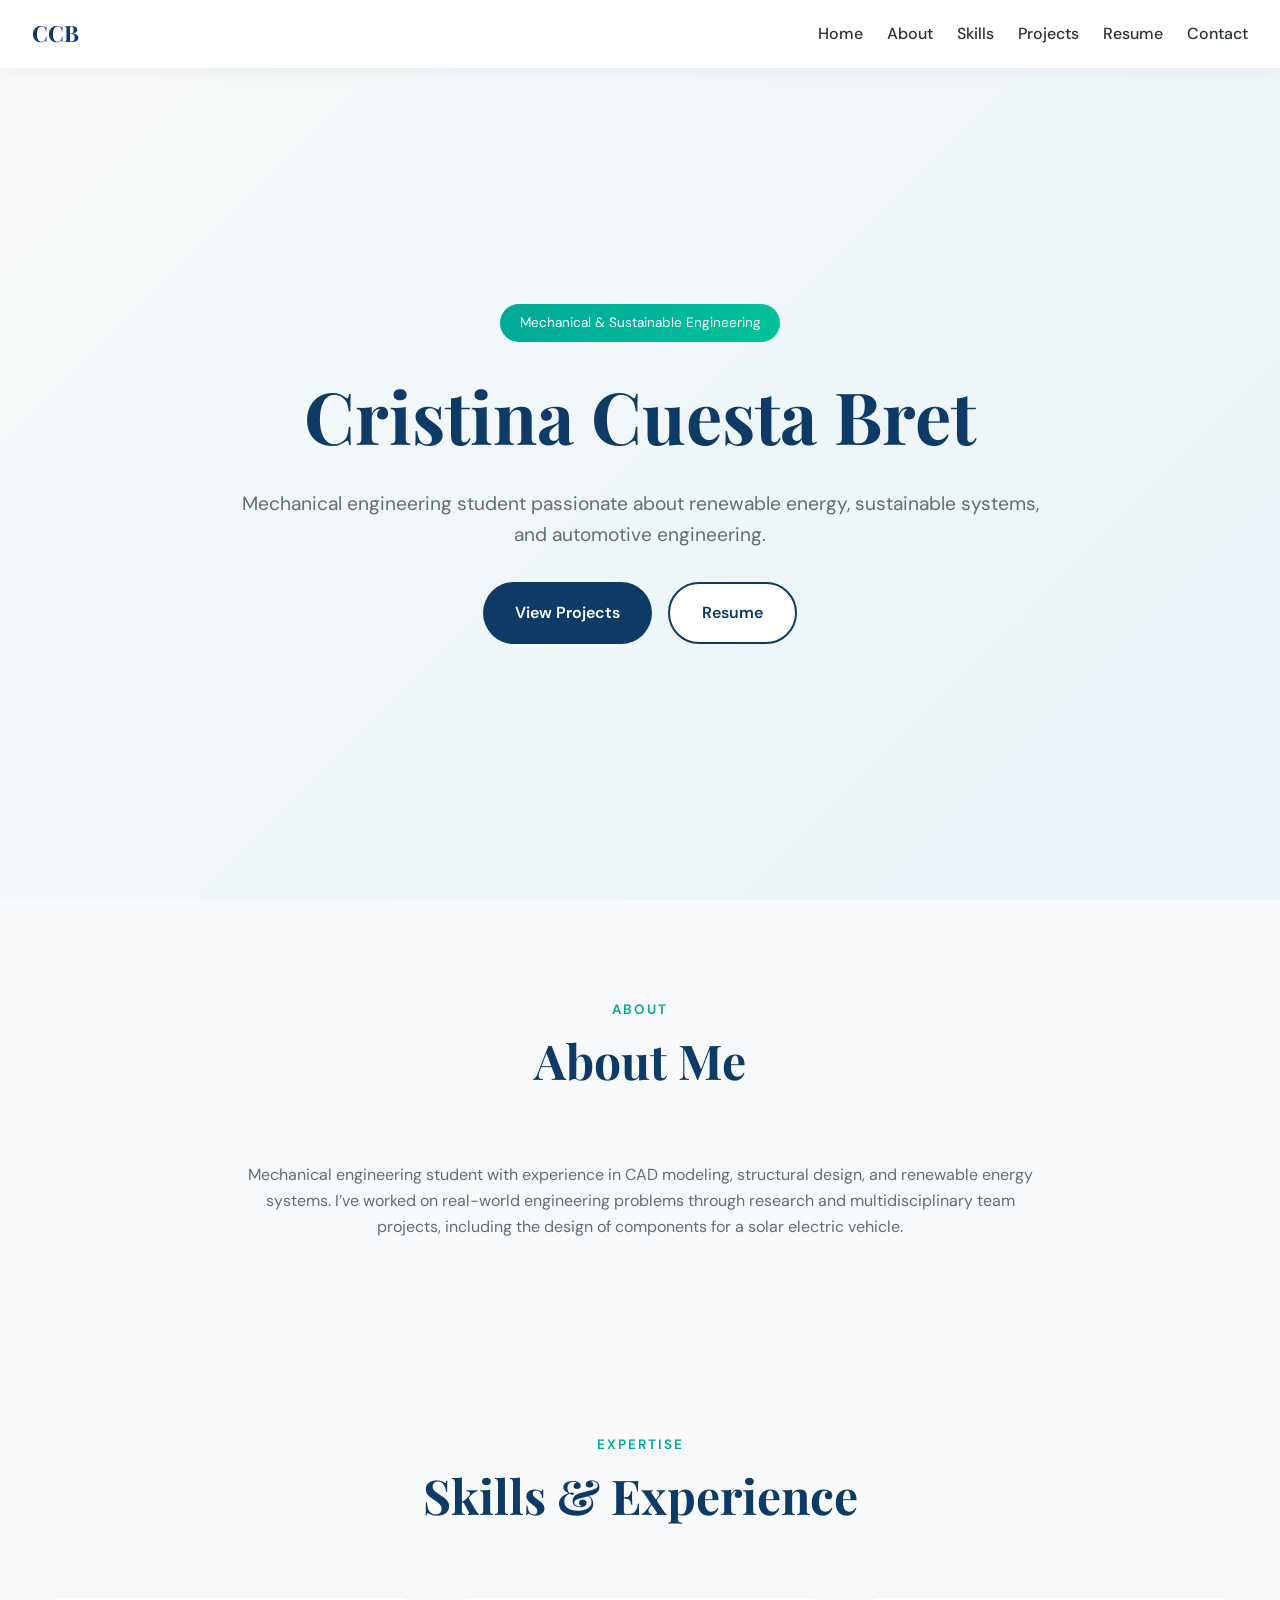
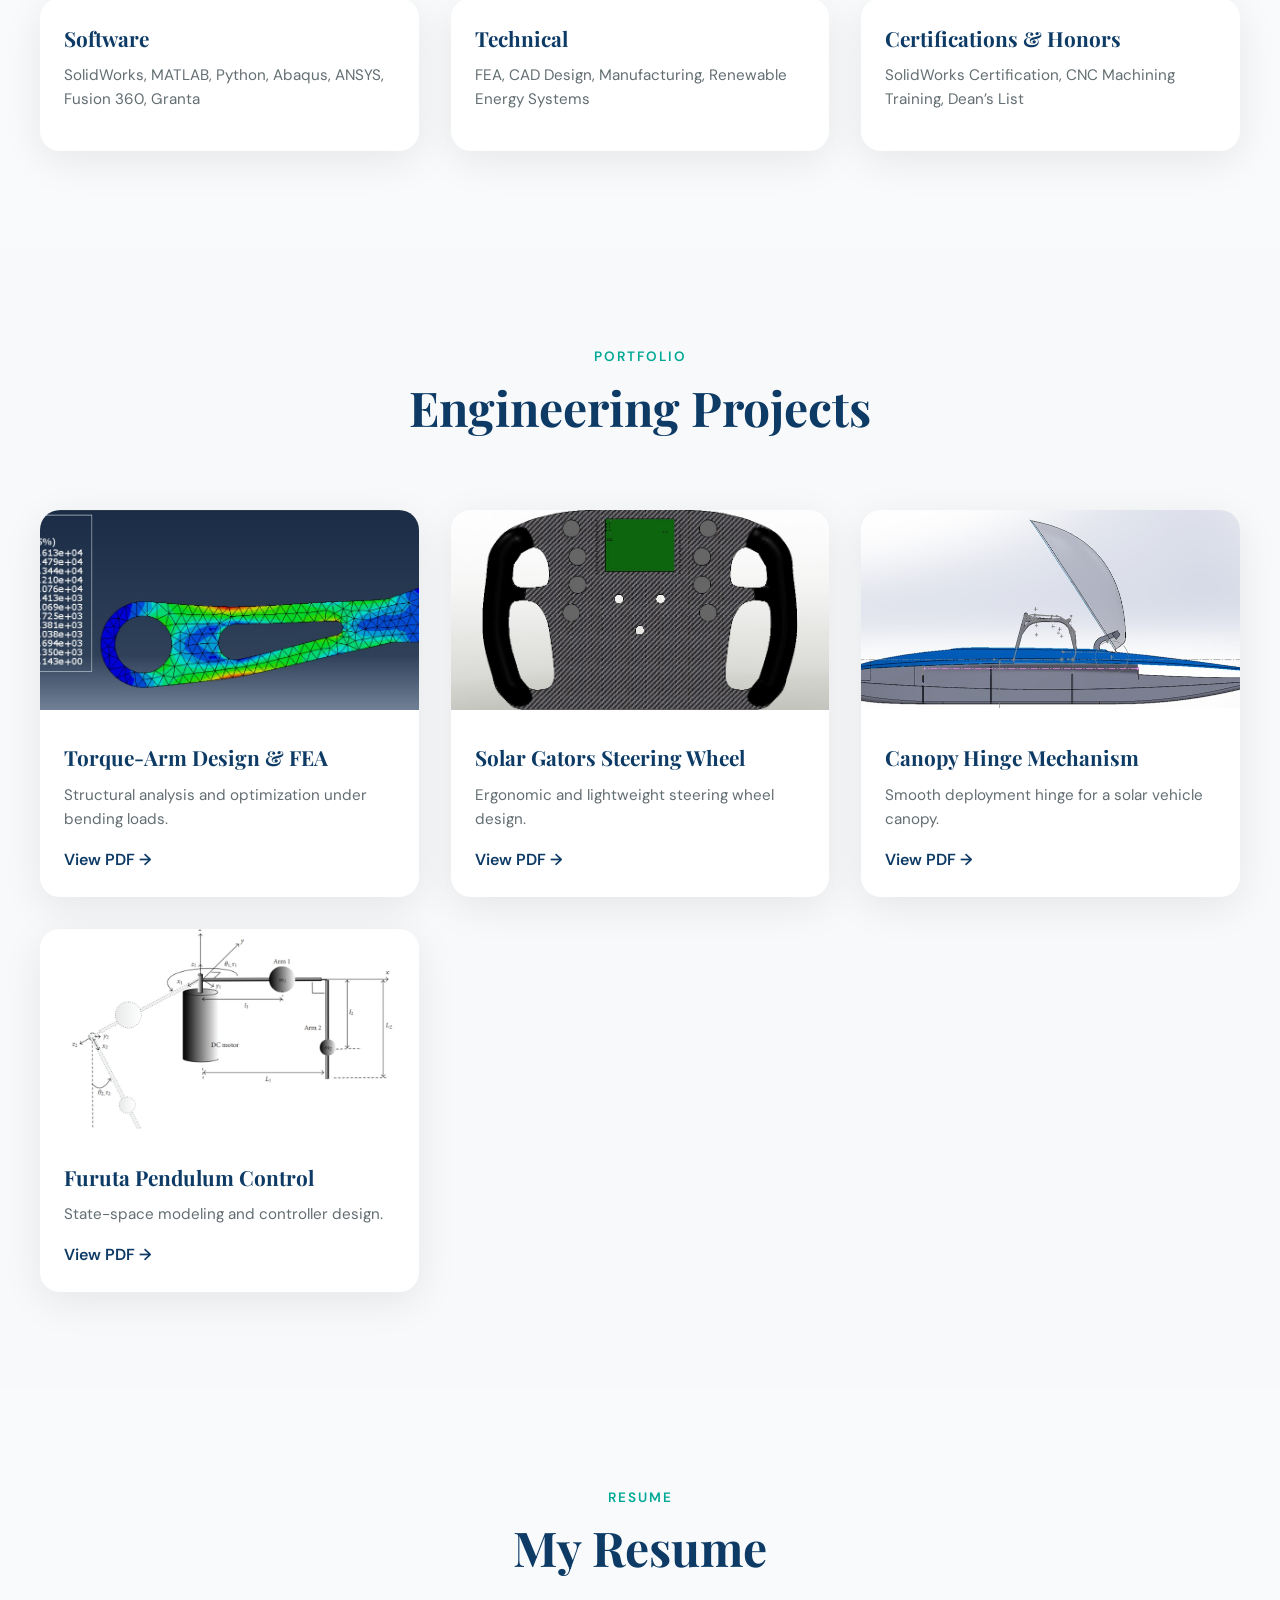
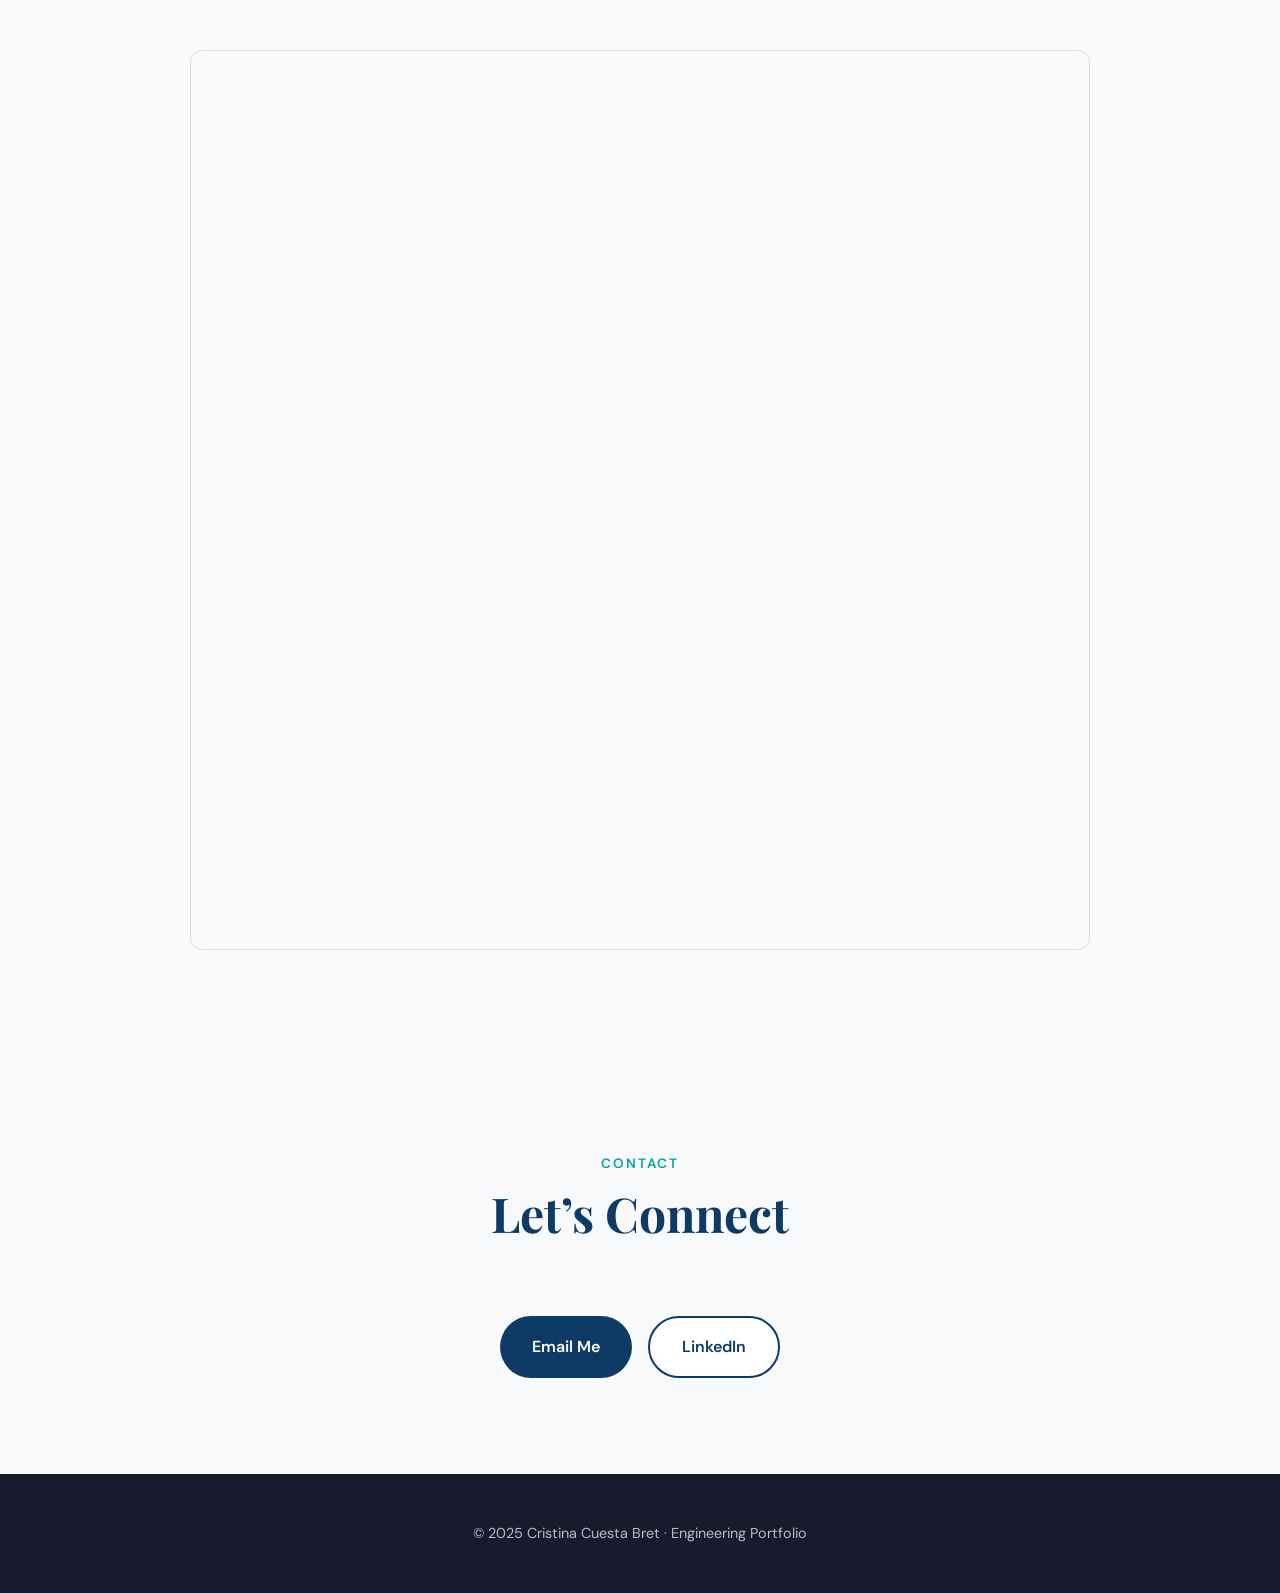
==== index.html @ db918367 "Update index.html" ====
<!DOCTYPE html>
<html lang="en">
<head>
  <meta charset="UTF-8">
  <meta name="viewport" content="width=device-width, initial-scale=1.0">
  <title>Cristina Cuesta Bret | Mechanical Engineer</title>

  <!-- Fonts -->
  <link href="https://fonts.googleapis.com/css2?family=DM+Sans:wght@400;500;700&family=Playfair+Display:wght@600;700&display=swap" rel="stylesheet">

  <style>
    :root {
      --primary: #0d3b66;
      --accent: #00a896;
      --accent-light: #02c39a;
      --dark: #1a1a2e;
      --light: #f8f9fa;
      --card-bg: #ffffff;
      --text: #2d3436;
      --text-muted: #636e72;
    }

    * {
      margin: 0;
      padding: 0;
      box-sizing: border-box;
    }

    html {
      scroll-behavior: smooth;
    }

    body {
      font-family: 'DM Sans', sans-serif;
      background: var(--light);
      color: var(--text);
      line-height: 1.6;
    }

    /* NAV */
    nav {
      position: fixed;
      top: 0;
      width: 100%;
      padding: 1rem 2rem;
      background: rgba(255,255,255,0.95);
      backdrop-filter: blur(10px);
      display: flex;
      justify-content: space-between;
      align-items: center;
      z-index: 1000;
      box-shadow: 0 2px 20px rgba(0,0,0,0.05);
    }

    .nav-logo {
      font-family: 'Playfair Display', serif;
      font-size: 1.4rem;
      font-weight: 700;
      color: var(--primary);
      text-decoration: none;
    }

    .nav-links {
      list-style: none;
      display: flex;
      gap: 1.5rem;
    }

    .nav-links a {
      text-decoration: none;
      color: var(--text);
      font-weight: 500;
      position: relative;
    }

    .nav-links a::after {
      content: '';
      position: absolute;
      bottom: -4px;
      left: 0;
      width: 0;
      height: 2px;
      background: linear-gradient(90deg, var(--accent), var(--accent-light));
      transition: width 0.3s ease;
    }

    .nav-links a:hover::after {
      width: 100%;
    }

    /* HERO */
    #home {
      min-height: 100vh;
      display: flex;
      align-items: center;
      justify-content: center;
      padding: 7rem 2rem 4rem;
      background: linear-gradient(135deg, #f8f9fa, #e8f4f8);
      text-align: center;
    }

    .hero-content {
      max-width: 800px;
      animation: fadeInUp 1s ease;
    }

    @keyframes fadeInUp {
      from { opacity: 0; transform: translateY(40px); }
      to { opacity: 1; transform: translateY(0); }
    }

    .hero-badge {
      display: inline-block;
      background: linear-gradient(135deg, var(--accent), var(--accent-light));
      color: white;
      padding: 0.5rem 1.2rem;
      border-radius: 999px;
      font-size: 0.85rem;
      margin-bottom: 1rem;
    }

    .hero-title {
      font-family: 'Playfair Display', serif;
      font-size: clamp(2.5rem, 6vw, 4.5rem);
      color: var(--primary);
      margin-bottom: 1rem;
    }

    .hero-subtitle {
      font-size: 1.2rem;
      color: var(--text-muted);
      margin-bottom: 2rem;
    }

    .hero-cta {
      display: flex;
      gap: 1rem;
      justify-content: center;
      flex-wrap: wrap;
    }

    .btn {
      padding: 1rem 2rem;
      border-radius: 999px;
      text-decoration: none;
      font-weight: 600;
      transition: all 0.3s ease;
      display: inline-flex;
      align-items: center;
      justify-content: center;
    }

    .btn-primary {
      background: var(--primary);
      color: white;
    }

    .btn-secondary {
      border: 2px solid var(--primary);
      color: var(--primary);
      background: white;
    }

    .btn-primary:hover,
    .btn-secondary:hover {
      transform: translateY(-3px);
    }

    /* SECTIONS */
    section {
      padding: 6rem 2rem;
    }

    .section-header {
      text-align: center;
      margin-bottom: 4rem;
    }

    .section-label {
      color: var(--accent);
      font-weight: 600;
      font-size: 0.85rem;
      letter-spacing: 2px;
      text-transform: uppercase;
    }

    .section-title {
      font-family: 'Playfair Display', serif;
      font-size: clamp(2rem, 4vw, 3rem);
      color: var(--primary);
    }

    /* PROJECTS */
    .projects-grid {
      display: grid;
      grid-template-columns: repeat(auto-fit, minmax(320px, 1fr));
      gap: 2rem;
      max-width: 1200px;
      margin: 0 auto;
    }

    .project-card {
      background: white;
      border-radius: 20px;
      overflow: hidden;
      box-shadow: 0 10px 40px rgba(0,0,0,0.08);
      transition: transform 0.4s ease;
    }

    .project-card:hover {
      transform: translateY(-8px);
    }

    .project-thumb img {
      width: 100%;
      height: 200px;
      object-fit: cover;
    }

    .project-content {
      padding: 1.5rem;
    }

    .project-title {
      font-family: 'Playfair Display', serif;
      font-size: 1.3rem;
      color: var(--primary);
      margin-bottom: 0.5rem;
    }

    .project-description {
      color: var(--text-muted);
      font-size: 0.95rem;
      margin-bottom: 1rem;
    }

    .project-link {
      color: var(--primary);
      font-weight: 600;
      text-decoration: none;
    }

    /* FOOTER */
    footer {
      background: var(--dark);
      color: white;
      text-align: center;
      padding: 3rem 2rem;
    }

    footer p {
      opacity: 0.7;
      font-size: 0.9rem;
    }

    @media (max-width: 768px) {
      .nav-links {
        gap: 1rem;
      }
    }
  </style>
</head>

<body>

<!-- NAV -->
<nav>
  <a href="#home" class="nav-logo">CCB</a>
  <ul class="nav-links">
    <li><a href="#home">Home</a></li>
    <li><a href="#about">About</a></li>
    <li><a href="#skills">Skills</a></li>
    <li><a href="#projects">Projects</a></li>
    <li><a href="#resume">Resume</a></li>
    <li><a href="#contact">Contact</a></li>
  </ul>
</nav>

<!-- HERO -->
<section id="home">
  <div class="hero-content">
    <span class="hero-badge">Mechanical & Sustainable Engineering</span>
    <h1 class="hero-title">Cristina Cuesta Bret</h1>
    <p class="hero-subtitle">
      Mechanical engineering student passionate about renewable energy,
      sustainable systems, and automotive engineering.
    </p>
    <div class="hero-cta">
      <a href="#projects" class="btn btn-primary">View Projects</a>
      <a href="Cristina_CuestaBret_Resume.pdf" target="_blank" class="btn btn-secondary">Resume</a>
    </div>
  </div>
</section>

<!-- ABOUT -->
<section id="about">
  <div class="section-header">
    <span class="section-label">About</span>
    <h2 class="section-title">About Me</h2>
  </div>
  <p style="max-width:800px;margin:0 auto;text-align:center;color:var(--text-muted)">
    Mechanical engineering student with experience in CAD modeling, structural
    design, and renewable energy systems. I’ve worked on real-world engineering
    problems through research and multidisciplinary team projects, including
    the design of components for a solar electric vehicle.
  </p>
</section>

<!-- SKILLS -->
<section id="skills" style="background:#f8fafc">
  <div class="section-header">
    <span class="section-label">Expertise</span>
    <h2 class="section-title">Skills & Experience</h2>
  </div>

  <div class="projects-grid">
    <div class="project-card">
      <div class="project-content">
        <h3 class="project-title">Software</h3>
        <p class="project-description">SolidWorks, MATLAB, Python, Abaqus, ANSYS, Fusion 360, Granta</p>
      </div>
    </div>
    <div class="project-card">
      <div class="project-content">
        <h3 class="project-title">Technical</h3>
        <p class="project-description">FEA, CAD Design, Manufacturing, Renewable Energy Systems</p>
      </div>
    </div>
    <div class="project-card">
      <div class="project-content">
        <h3 class="project-title">Certifications & Honors</h3>
        <p class="project-description">SolidWorks Certification, CNC Machining Training, Dean’s List</p>
      </div>
    </div>
  </div>
</section>

<!-- PROJECTS -->
<section id="projects">
  <div class="section-header">
    <span class="section-label">Portfolio</span>
    <h2 class="section-title">Engineering Projects</h2>
  </div>

  <div class="projects-grid">

    <div class="project-card">
      <div class="project-thumb">
        <img src="torquearm.jpg" alt="Torque arm FEA">
      </div>
      <div class="project-content">
        <h3 class="project-title">Torque-Arm Design & FEA</h3>
        <p class="project-description">Structural analysis and optimization under bending loads.</p>
        <a href="eml4507-project-2.pdf" target="_blank" class="project-link">View PDF →</a>
      </div>
    </div>

    <div class="project-card">
      <div class="project-thumb">
        <img src="SteeringWheel.jpg" alt="Steering wheel design">
      </div>
      <div class="project-content">
        <h3 class="project-title">Solar Gators Steering Wheel</h3>
        <p class="project-description">Ergonomic and lightweight steering wheel design.</p>
        <a href="Steering Wheel Project.pdf" target="_blank" class="project-link">View PDF →</a>
      </div>
    </div>

    <div class="project-card">
      <div class="project-thumb">
        <img src="canopyhinge.jpg" alt="Canopy hinge mechanism">
      </div>
      <div class="project-content">
        <h3 class="project-title">Canopy Hinge Mechanism</h3>
        <p class="project-description">Smooth deployment hinge for a solar vehicle canopy.</p>
        <a href="Canopy Hinge.pdf" target="_blank" class="project-link">View PDF →</a>
      </div>
    </div>

    <div class="project-card">
      <div class="project-thumb">
        <img src="Controls.jpg" alt="Furuta pendulum control">
      </div>
      <div class="project-content">
        <h3 class="project-title">Furuta Pendulum Control</h3>
        <p class="project-description">State-space modeling and controller design.</p>
        <a href="Controls.pdf" target="_blank" class="project-link">View PDF →</a>
      </div>
    </div>

  </div>
</section>

<!-- RESUME -->
<section id="resume" style="background:#f8fafc">
  <div class="section-header">
    <span class="section-label">Resume</span>
    <h2 class="section-title">My Resume</h2>
  </div>

  <div style="max-width:900px;margin:0 auto">
    <iframe src="Cristina_CuestaBret_Resume.pdf" width="100%" height="900" style="border-radius:12px;border:1px solid #ddd"></iframe>
  </div>
</section>

<!-- CONTACT -->
<section id="contact">
  <div class="section-header">
    <span class="section-label">Contact</span>
    <h2 class="section-title">Let’s Connect</h2>
  </div>

  <div class="hero-cta">
    <a href="mailto:cristinacuestabret@gmail.com" class="btn btn-primary">Email Me</a>
    <a href="https://www.linkedin.com/in/cristinacuestabret/" target="_blank" class="btn btn-secondary">LinkedIn</a>
  </div>
</section>

<footer>
  <p>© 2025 Cristina Cuesta Bret · Engineering Portfolio</p>
</footer>

</body>
</html>
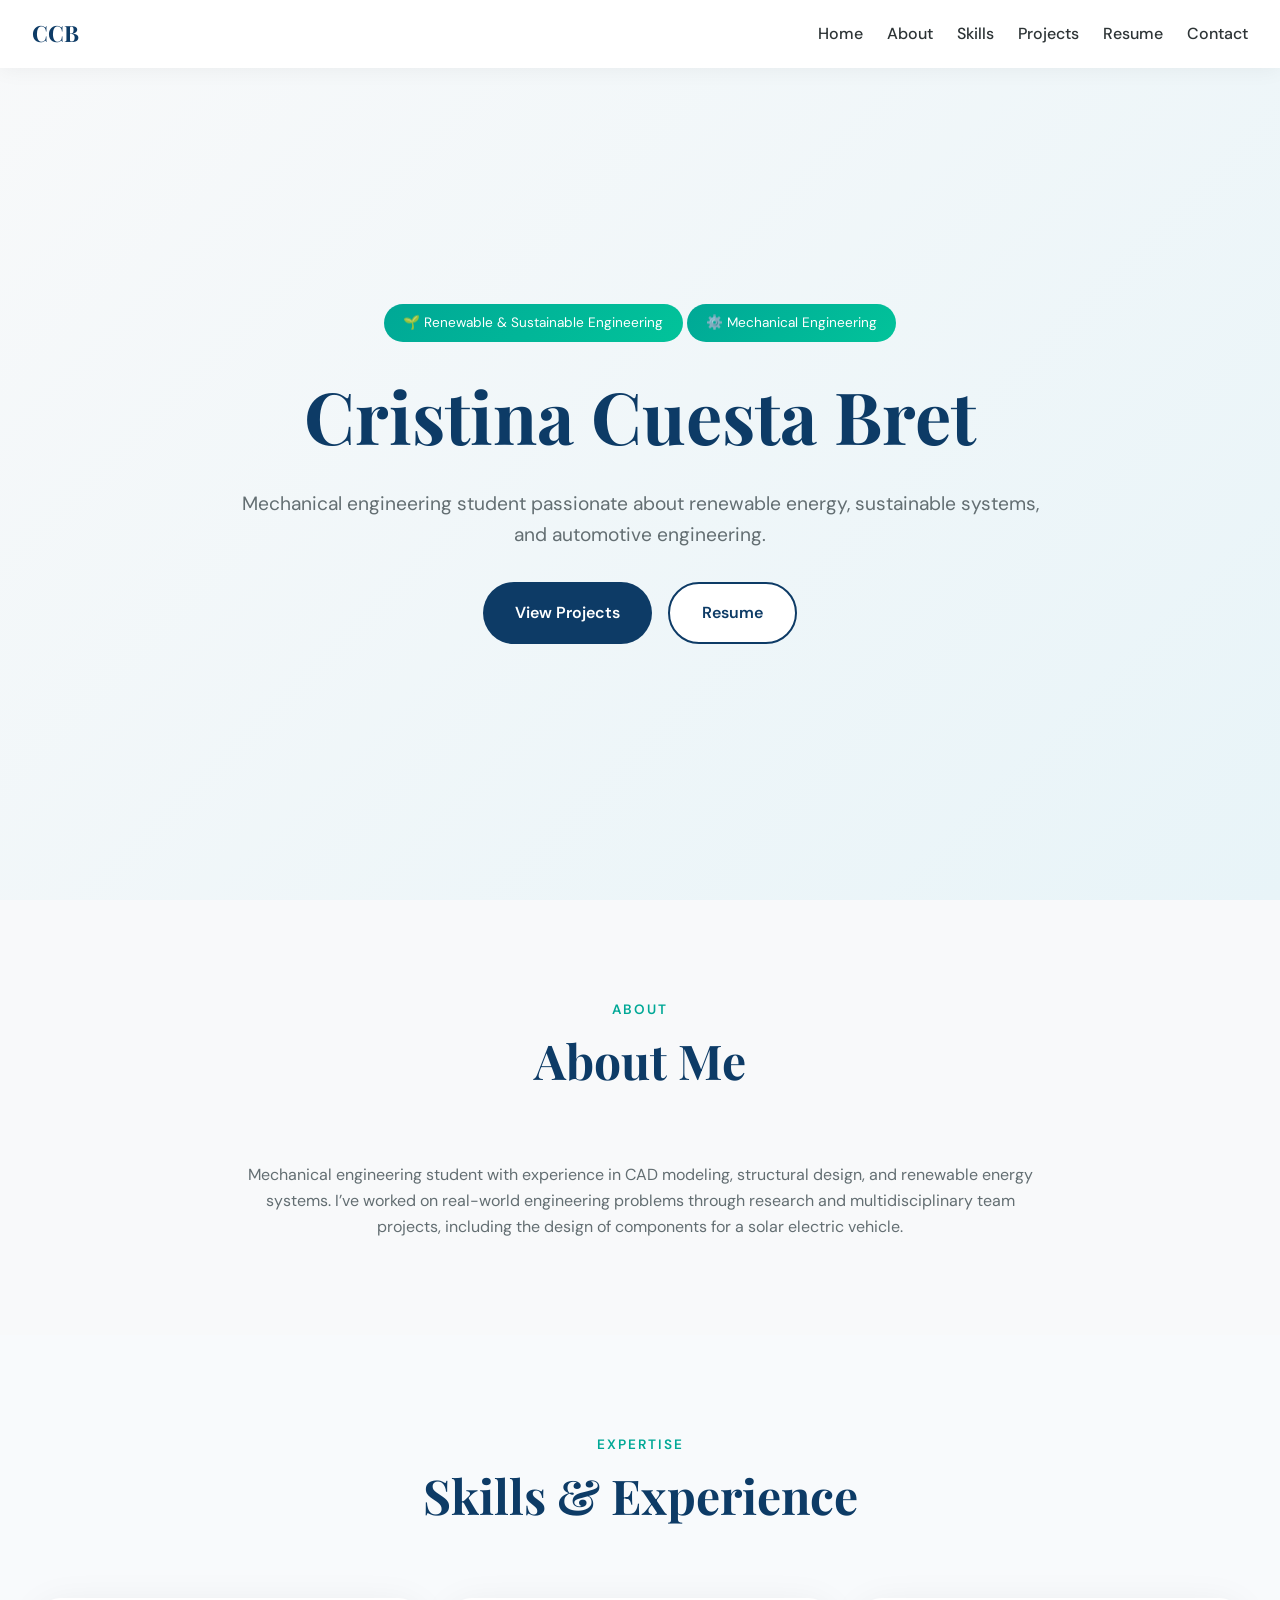
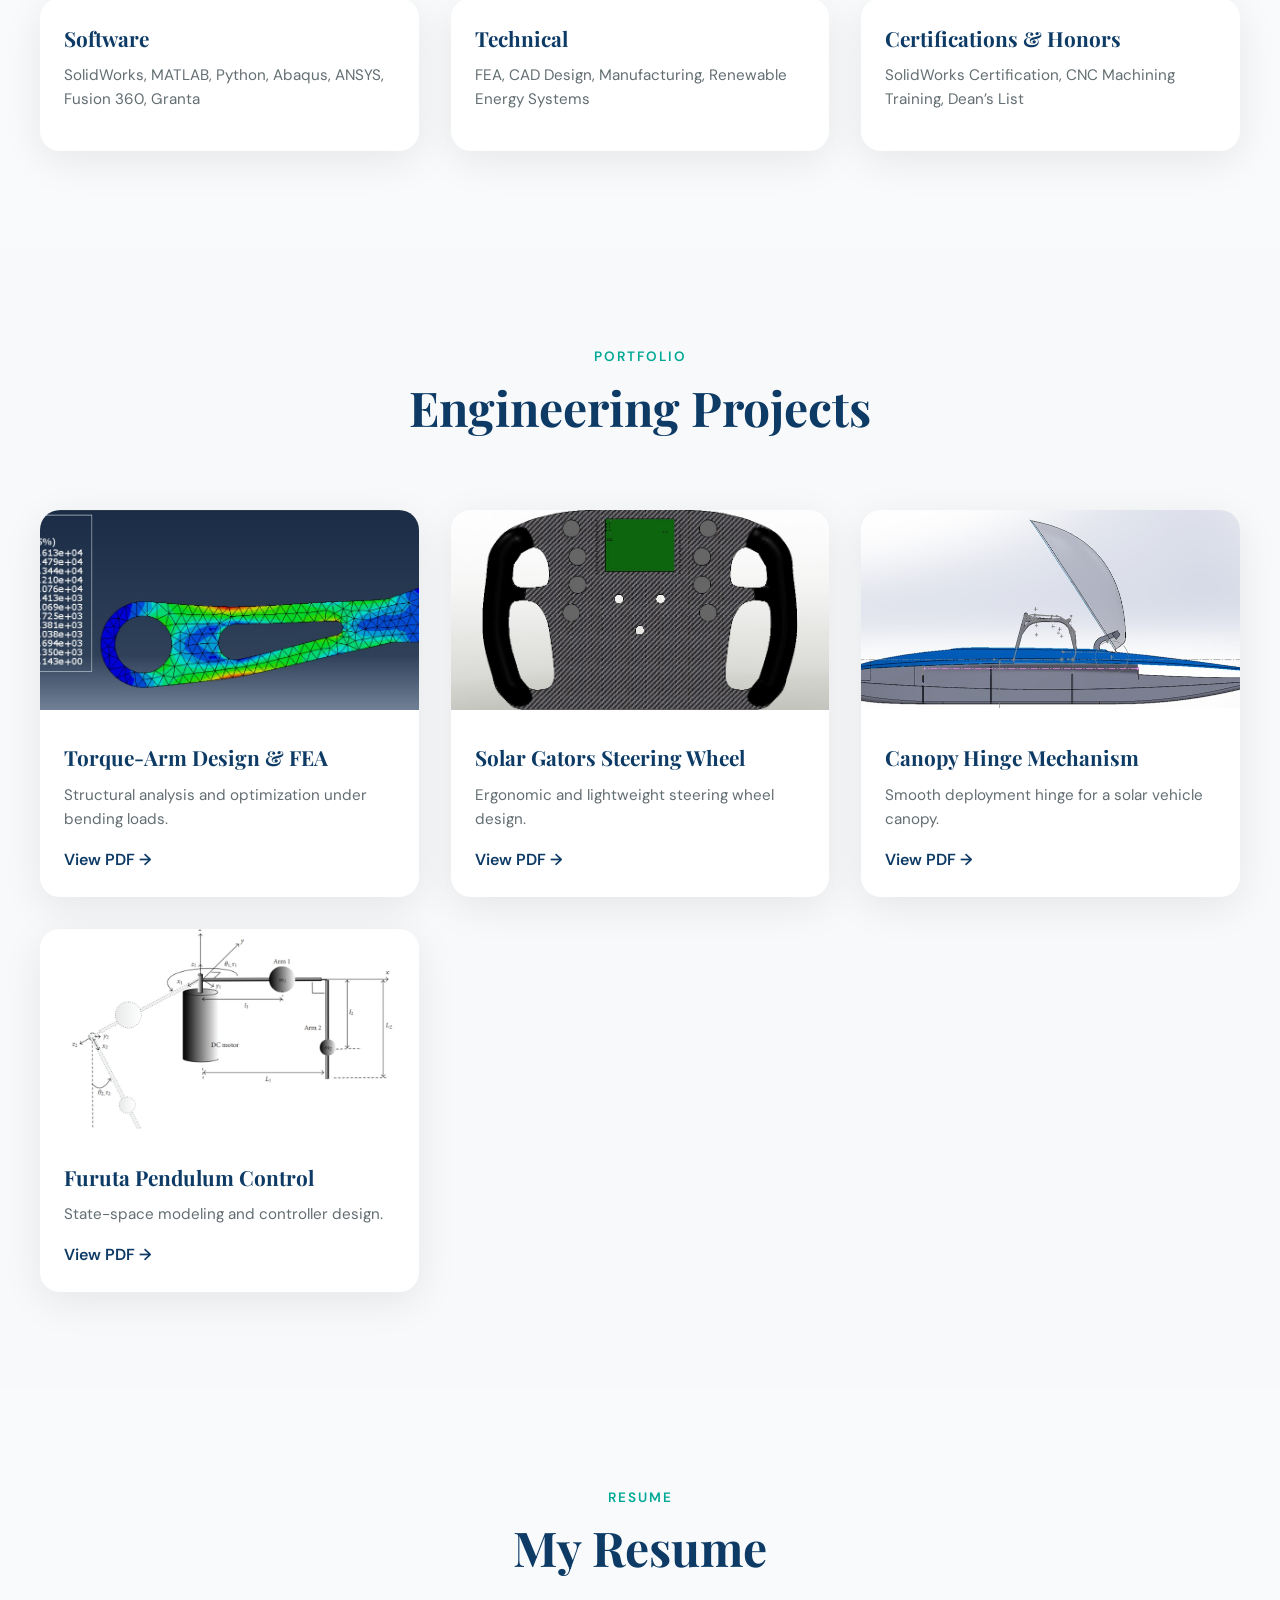
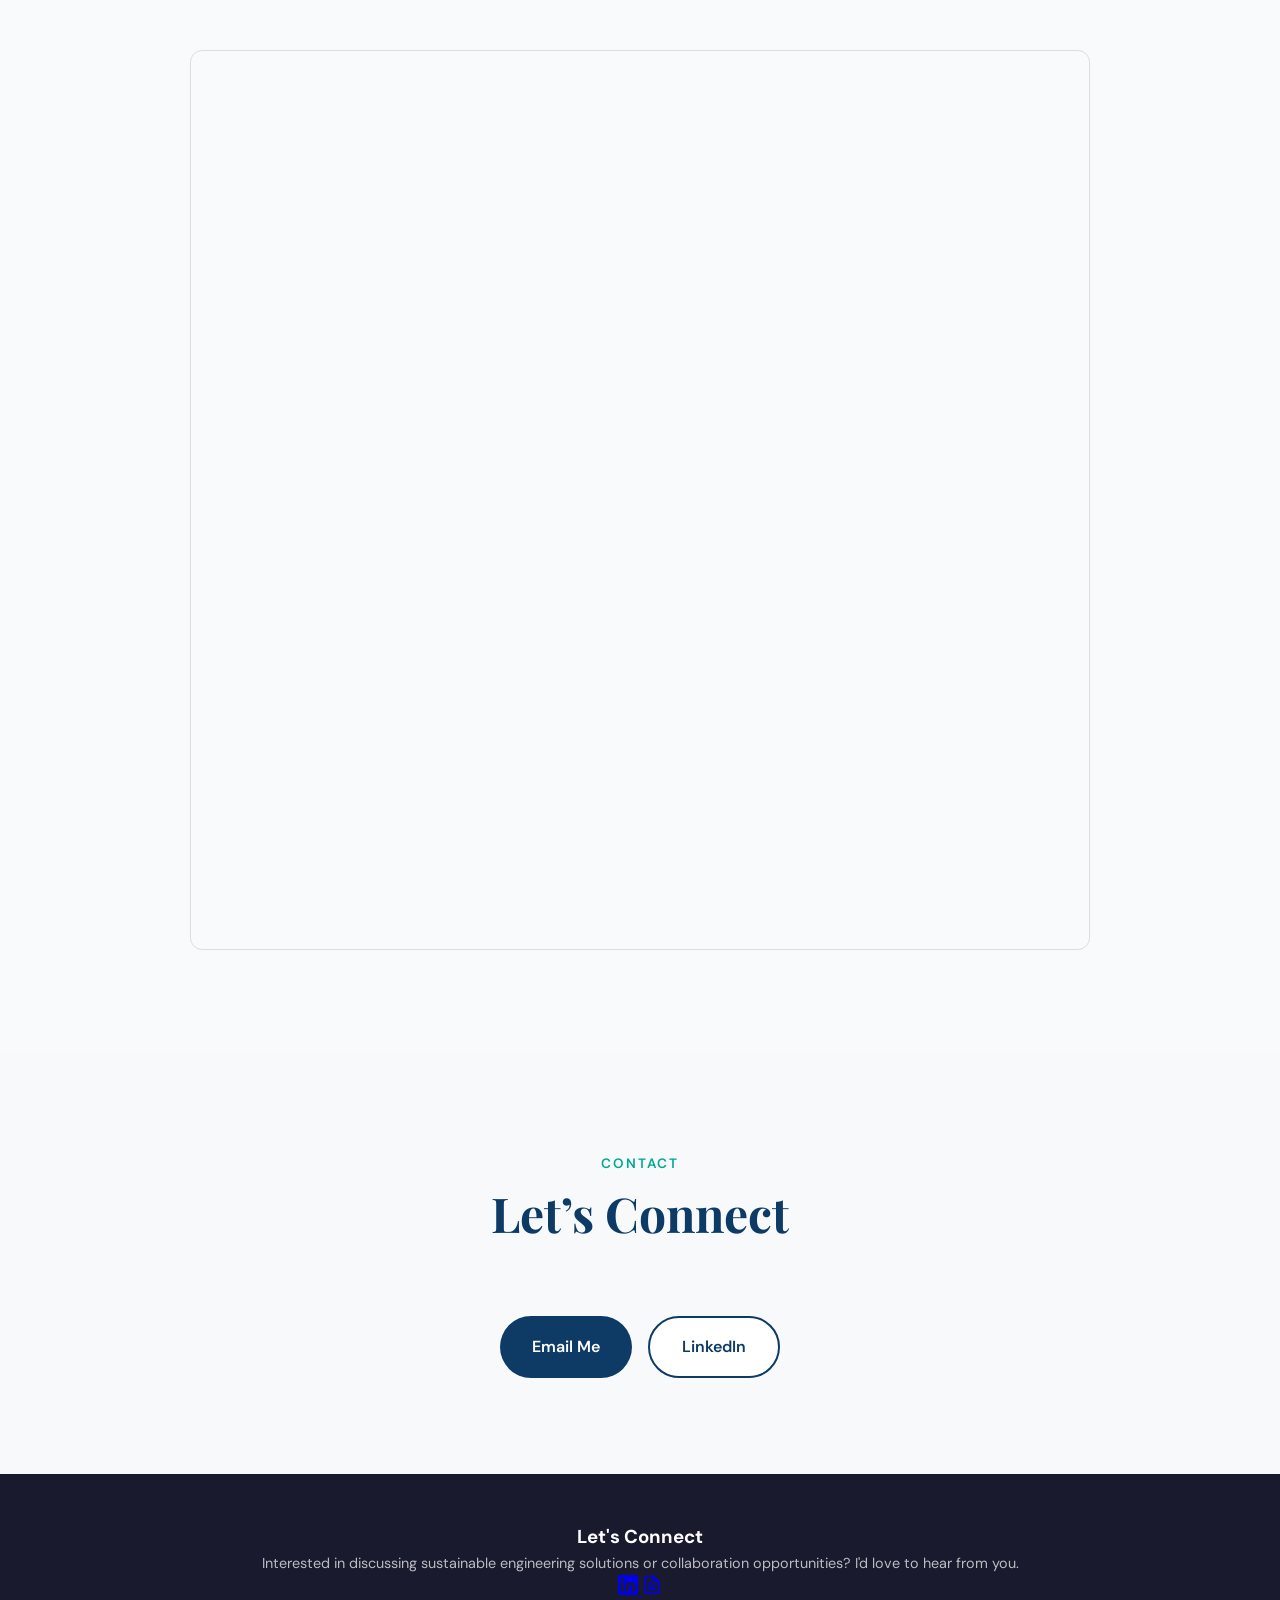
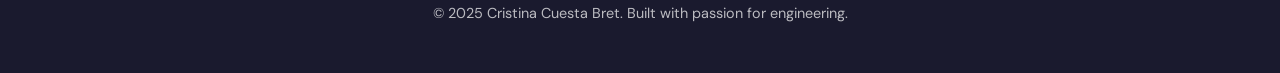
==== commit b44a8f3f: "Update index.html" ====
--- a/index.html
+++ b/index.html
@@ -279,7 +279,8 @@
 <!-- HERO -->
 <section id="home">
   <div class="hero-content">
-    <span class="hero-badge">Mechanical & Sustainable Engineering</span>
+    <span class="hero-badge">🌱 Renewable & Sustainable Engineering</span>
+    <span class="hero-badge">⚙️ Mechanical Engineering</span>
     <h1 class="hero-title">Cristina Cuesta Bret</h1>
     <p class="hero-subtitle">
       Mechanical engineering student passionate about renewable energy,
@@ -416,9 +417,23 @@
   </div>
 </section>
 
-<footer>
-  <p>© 2025 Cristina Cuesta Bret · Engineering Portfolio</p>
-</footer>
+ <footer>
+        <div class="footer-content">
+            <h3 class="footer-title">Let's Connect</h3>
+            <p class="footer-text">Interested in discussing sustainable engineering solutions or collaboration opportunities? I'd love to hear from you.</p>
+            <div class="footer-links">
+                <a href="https://www.linkedin.com/in/cristinacuestabret/" target="_blank" class="footer-link" title="LinkedIn">
+                    <svg xmlns="http://www.w3.org/2000/svg" width="20" height="20" viewBox="0 0 24 24" fill="currentColor"><path d="M20.447 20.452h-3.554v-5.569c0-1.328-.027-3.037-1.852-3.037-1.853 0-2.136 1.445-2.136 2.939v5.667H9.351V9h3.414v1.561h.046c.477-.9 1.637-1.85 3.37-1.85 3.601 0 4.267 2.37 4.267 5.455v6.286zM5.337 7.433c-1.144 0-2.063-.926-2.063-2.065 0-1.138.92-2.063 2.063-2.063 1.14 0 2.064.925 2.064 2.063 0 1.139-.925 2.065-2.064 2.065zm1.782 13.019H3.555V9h3.564v11.452zM22.225 0H1.771C.792 0 0 .774 0 1.729v20.542C0 23.227.792 24 1.771 24h20.451C23.2 24 24 23.227 24 22.271V1.729C24 .774 23.2 0 22.222 0h.003z"/></svg>
+                </a>
+                <a href="Cristina_CuestaBret_Resume.pdf" target="_blank" class="footer-link" title="Resume">
+                    <svg xmlns="http://www.w3.org/2000/svg" width="20" height="20" viewBox="0 0 24 24" fill="none" stroke="currentColor" stroke-width="2" stroke-linecap="round" stroke-linejoin="round"><path d="M14 2H6a2 2 0 0 0-2 2v16a2 2 0 0 0 2 2h12a2 2 0 0 0 2-2V8z"/><polyline points="14 2 14 8 20 8"/><line x1="16" y1="13" x2="8" y2="13"/><line x1="16" y1="17" x2="8" y2="17"/><polyline points="10 9 9 9 8 9"/></svg>
+                </a>
+            </div>
+            <div class="footer-divider"></div>
+            <p class="footer-copy">©️ 2025 Cristina Cuesta Bret. Built with passion for engineering.</p>
+        </div>
+    </footer>
+
 
 </body>
 </html>
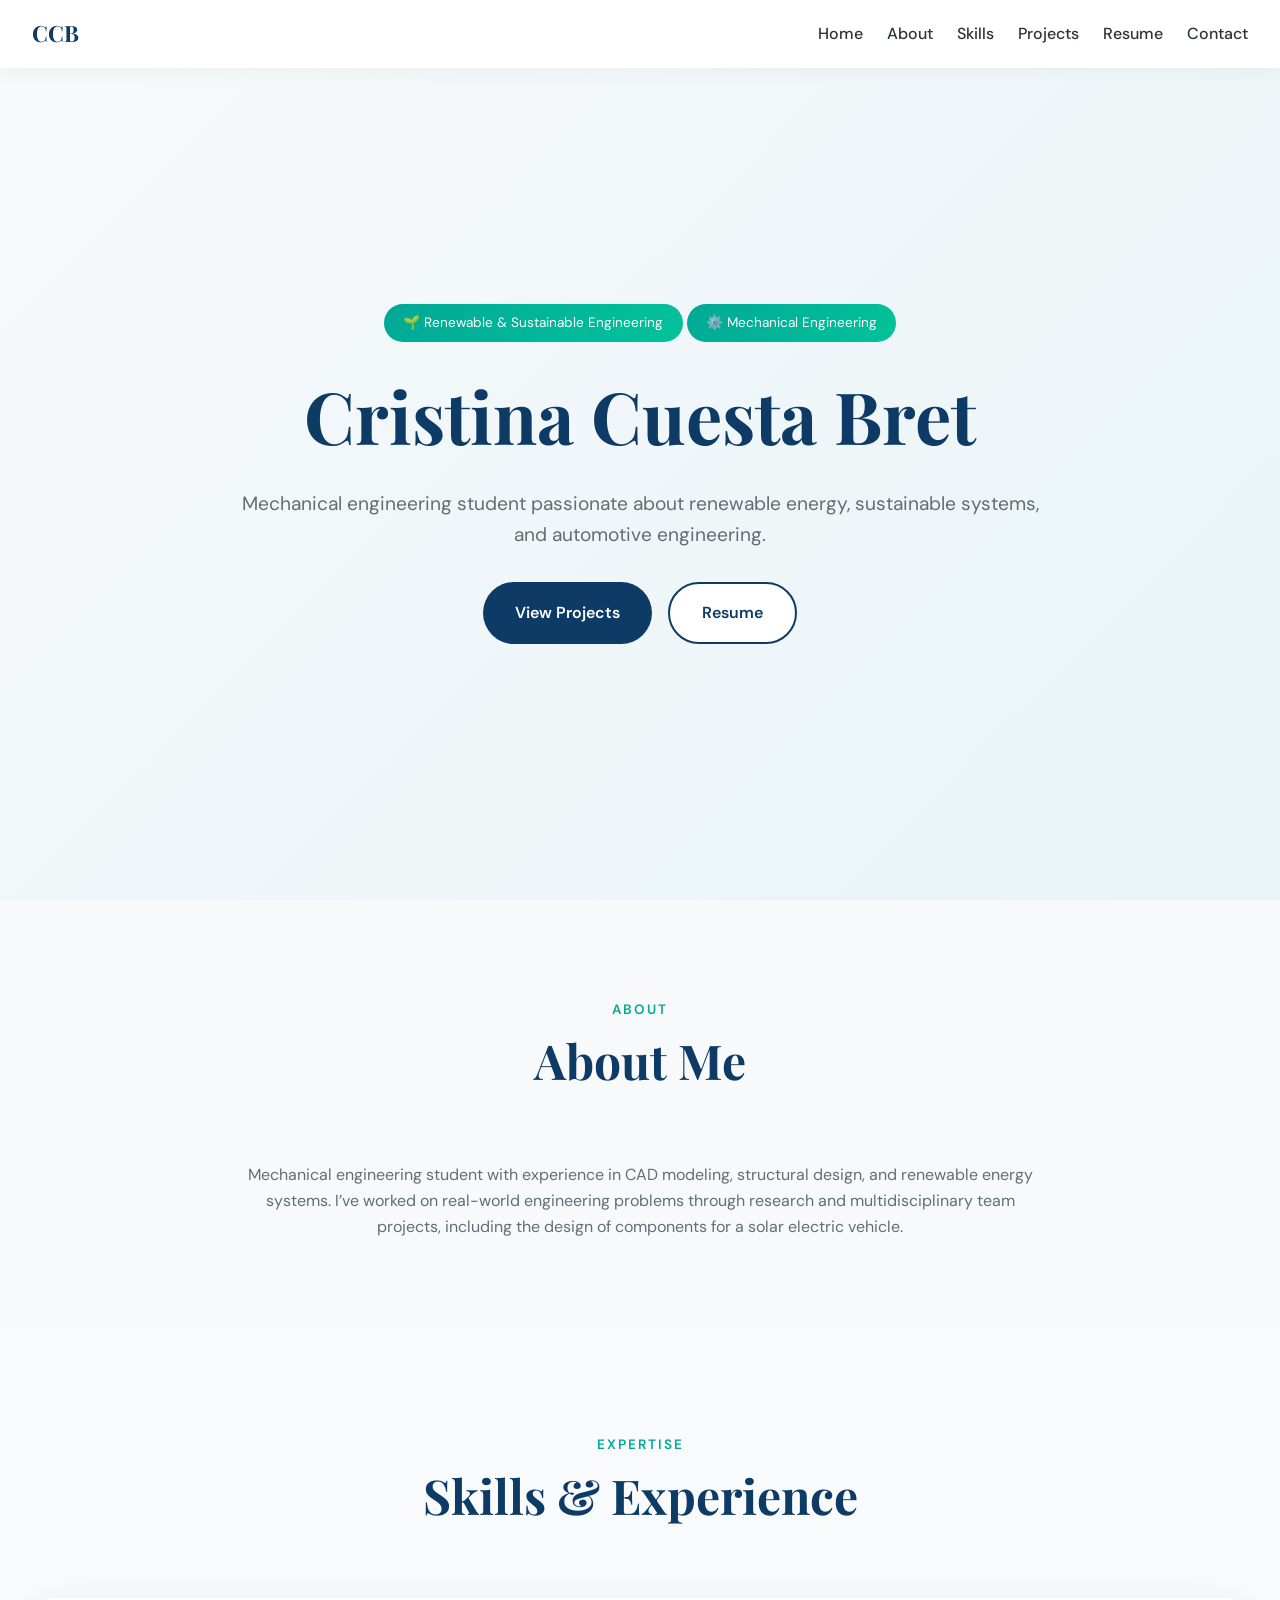
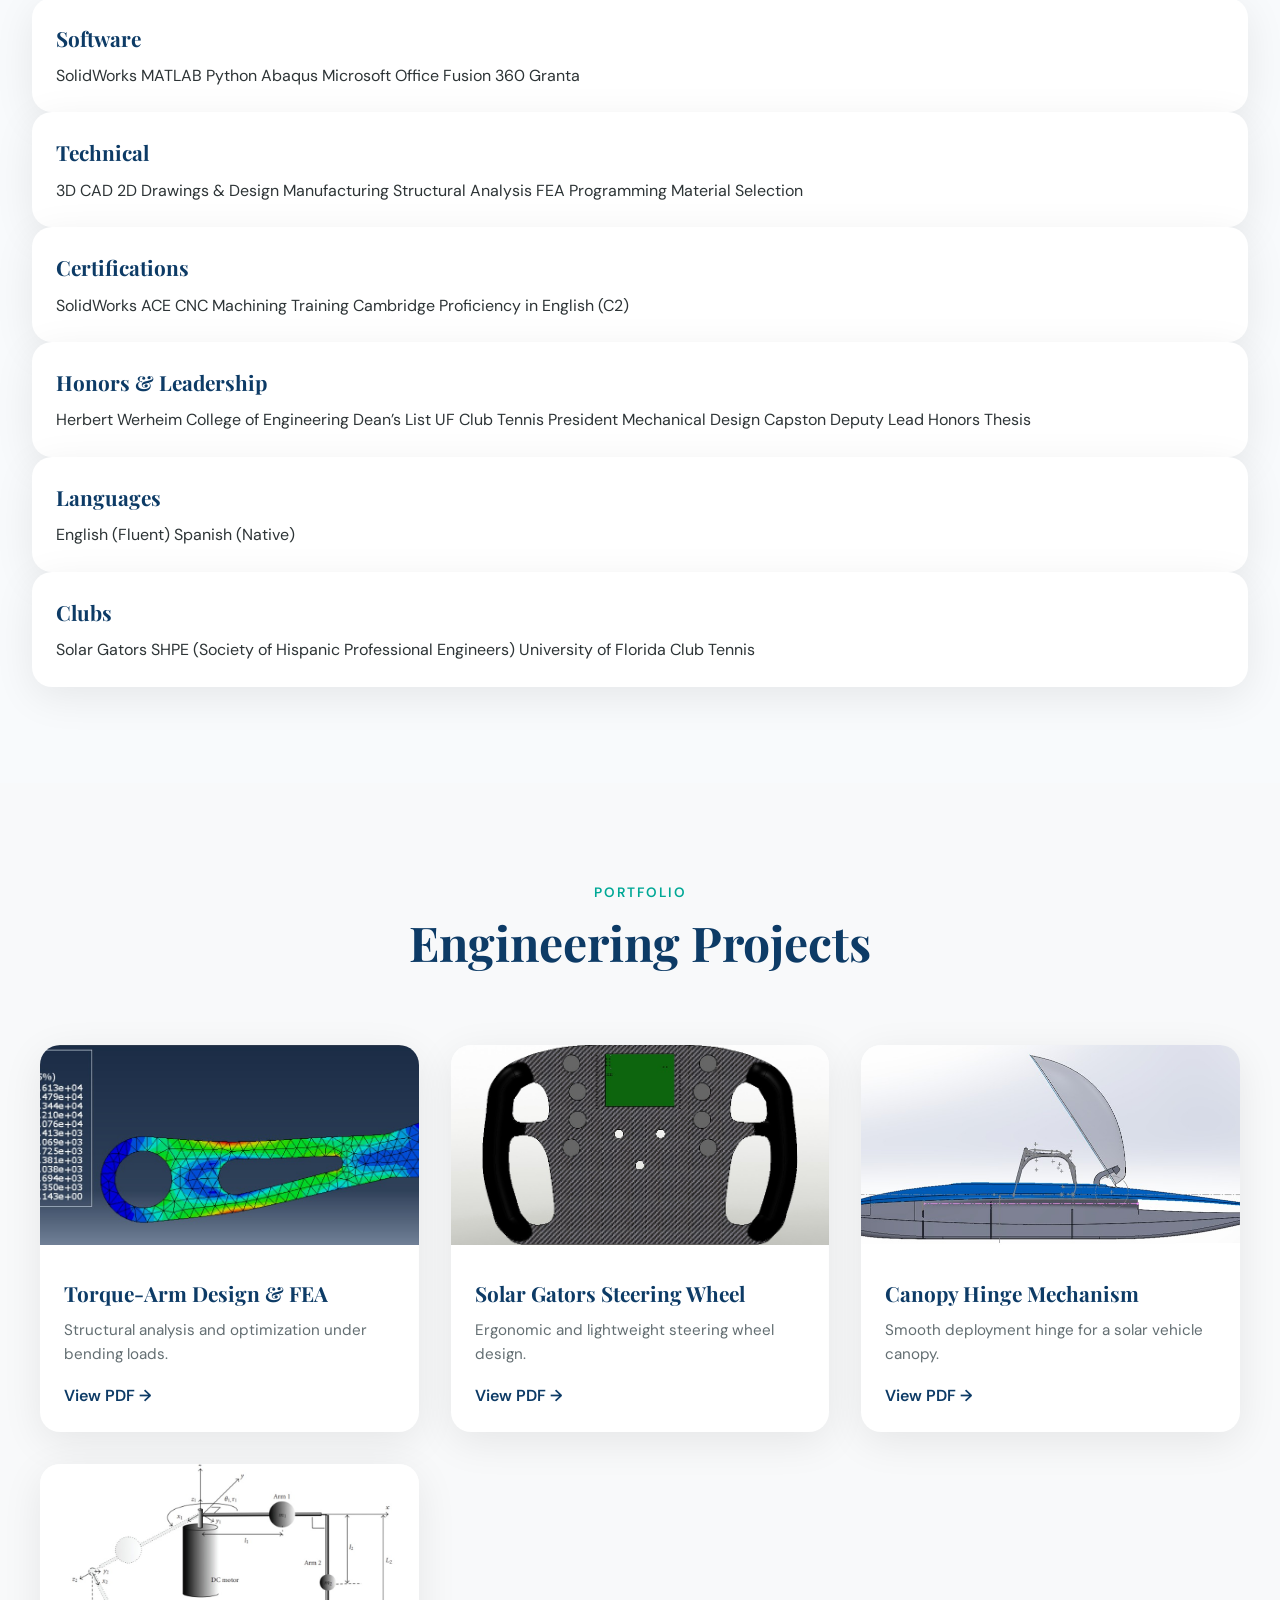
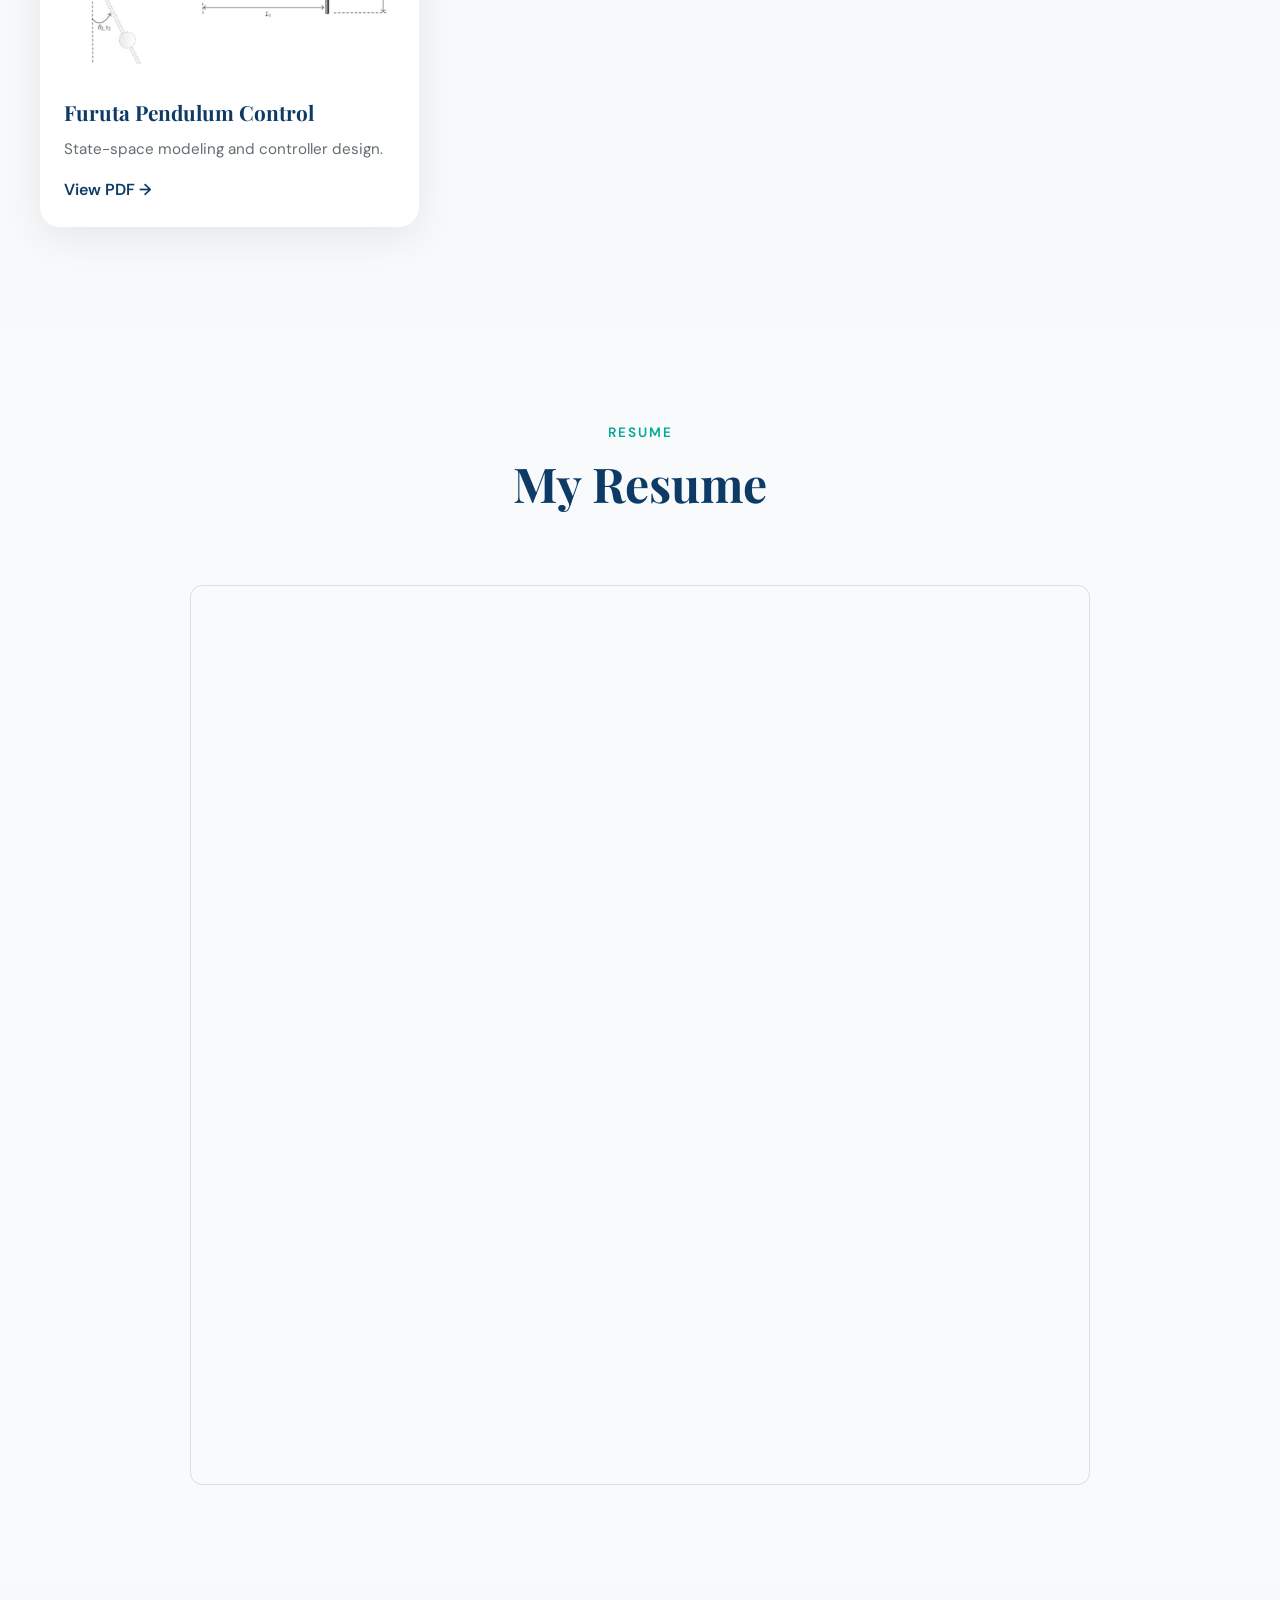
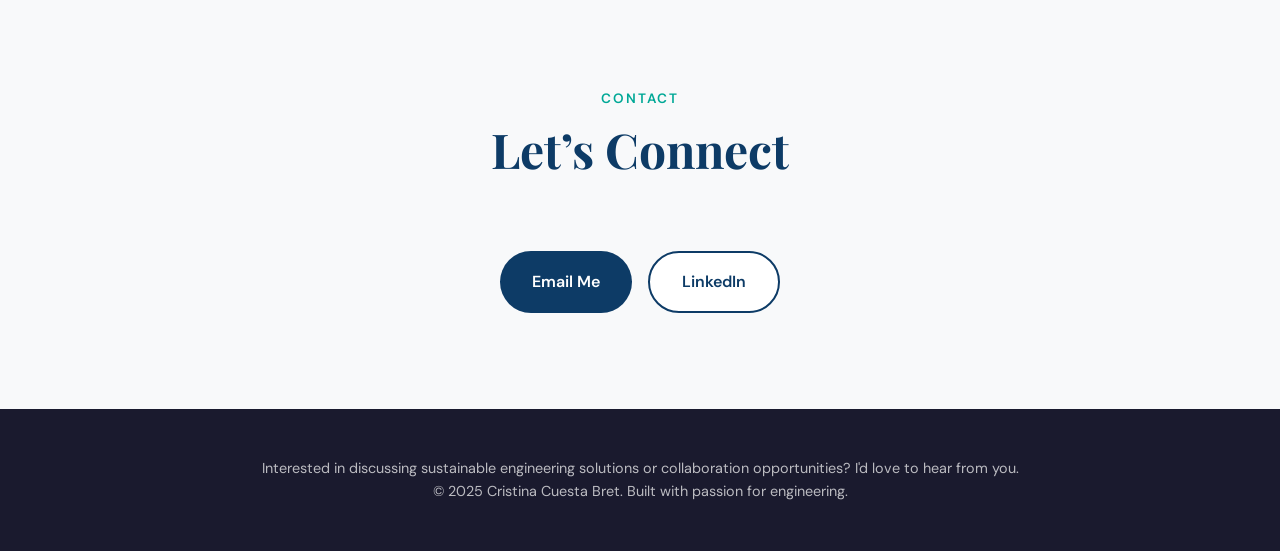
==== commit e7912213: "Update index.html" ====
--- a/index.html
+++ b/index.html
@@ -314,23 +314,73 @@
     <h2 class="section-title">Skills & Experience</h2>
   </div>
 
-  <div class="projects-grid">
+  <div class="project-card">
+  <div class="project-content">
+    <h3 class="project-title">Software</h3>
+    <div class="skill-tags">
+      <span>SolidWorks</span>
+      <span>MATLAB</span>
+      <span>Python</span>
+      <span>Abaqus</span>
+      <span>Microsoft Office</span>
+      <span>Fusion 360</span>
+      <span>Granta</span>
+    </div>
+  </div>
+</div>
+
+<div class="project-card">
+  <div class="project-content">
+    <h3 class="project-title">Technical</h3>
+    <div class="skill-tags">
+      <span>3D CAD</span>
+      <span>2D Drawings & Design</span>
+      <span>Manufacturing</span>
+      <span>Structural Analysis</span>
+      <span>FEA</span>
+      <span>Programming</span>
+      <span>Material Selection</span>
+    </div>
+  </div>
+</div>
+
+<div class="project-card">
+  <div class="project-content">
+    <h3 class="project-title">Certifications</h3>
+    <div class="skill-tags">
+      <span>SolidWorks</span>
+      <span>ACE CNC Machining Training</span>
+      <span>Cambridge Proficiency in English (C2)</span>
+      </div>
+    </div>
+  </div>
+<div class="project-card">
+  <div class="project-content">
+    <h3 class="project-title">Honors & Leadership</h3>
+    <div class="skill-tags">
+      <span> Herbert Werheim College of Engineering Dean’s List</span>
+      <span>UF Club Tennis President</span>
+      <span>Mechanical Design Capston Deputy Lead</span>
+      <span>Honors Thesis</span>
+      </div>
+    </div>
+  </div>
+  <div class="project-card">
+  <div class="project-content">
+    <h3 class="project-title">Languages</h3>
+    <div class="skill-tags">
+      <span>English (Fluent)</span>
+      <span>Spanish (Native)</span>
+      </div>
+    </div>
+  </div>
     <div class="project-card">
-      <div class="project-content">
-        <h3 class="project-title">Software</h3>
-        <p class="project-description">SolidWorks, MATLAB, Python, Abaqus, ANSYS, Fusion 360, Granta</p>
-      </div>
-    </div>
-    <div class="project-card">
-      <div class="project-content">
-        <h3 class="project-title">Technical</h3>
-        <p class="project-description">FEA, CAD Design, Manufacturing, Renewable Energy Systems</p>
-      </div>
-    </div>
-    <div class="project-card">
-      <div class="project-content">
-        <h3 class="project-title">Certifications & Honors</h3>
-        <p class="project-description">SolidWorks Certification, CNC Machining Training, Dean’s List</p>
+  <div class="project-content">
+    <h3 class="project-title">Clubs</h3>
+    <div class="skill-tags">
+      <span>Solar Gators</span>
+      <span>SHPE (Society of Hispanic Professional Engineers)</span>
+      <span>University of Florida Club Tennis</span>
       </div>
     </div>
   </div>
@@ -419,16 +469,7 @@
 
  <footer>
         <div class="footer-content">
-            <h3 class="footer-title">Let's Connect</h3>
             <p class="footer-text">Interested in discussing sustainable engineering solutions or collaboration opportunities? I'd love to hear from you.</p>
-            <div class="footer-links">
-                <a href="https://www.linkedin.com/in/cristinacuestabret/" target="_blank" class="footer-link" title="LinkedIn">
-                    <svg xmlns="http://www.w3.org/2000/svg" width="20" height="20" viewBox="0 0 24 24" fill="currentColor"><path d="M20.447 20.452h-3.554v-5.569c0-1.328-.027-3.037-1.852-3.037-1.853 0-2.136 1.445-2.136 2.939v5.667H9.351V9h3.414v1.561h.046c.477-.9 1.637-1.85 3.37-1.85 3.601 0 4.267 2.37 4.267 5.455v6.286zM5.337 7.433c-1.144 0-2.063-.926-2.063-2.065 0-1.138.92-2.063 2.063-2.063 1.14 0 2.064.925 2.064 2.063 0 1.139-.925 2.065-2.064 2.065zm1.782 13.019H3.555V9h3.564v11.452zM22.225 0H1.771C.792 0 0 .774 0 1.729v20.542C0 23.227.792 24 1.771 24h20.451C23.2 24 24 23.227 24 22.271V1.729C24 .774 23.2 0 22.222 0h.003z"/></svg>
-                </a>
-                <a href="Cristina_CuestaBret_Resume.pdf" target="_blank" class="footer-link" title="Resume">
-                    <svg xmlns="http://www.w3.org/2000/svg" width="20" height="20" viewBox="0 0 24 24" fill="none" stroke="currentColor" stroke-width="2" stroke-linecap="round" stroke-linejoin="round"><path d="M14 2H6a2 2 0 0 0-2 2v16a2 2 0 0 0 2 2h12a2 2 0 0 0 2-2V8z"/><polyline points="14 2 14 8 20 8"/><line x1="16" y1="13" x2="8" y2="13"/><line x1="16" y1="17" x2="8" y2="17"/><polyline points="10 9 9 9 8 9"/></svg>
-                </a>
-            </div>
             <div class="footer-divider"></div>
             <p class="footer-copy">©️ 2025 Cristina Cuesta Bret. Built with passion for engineering.</p>
         </div>
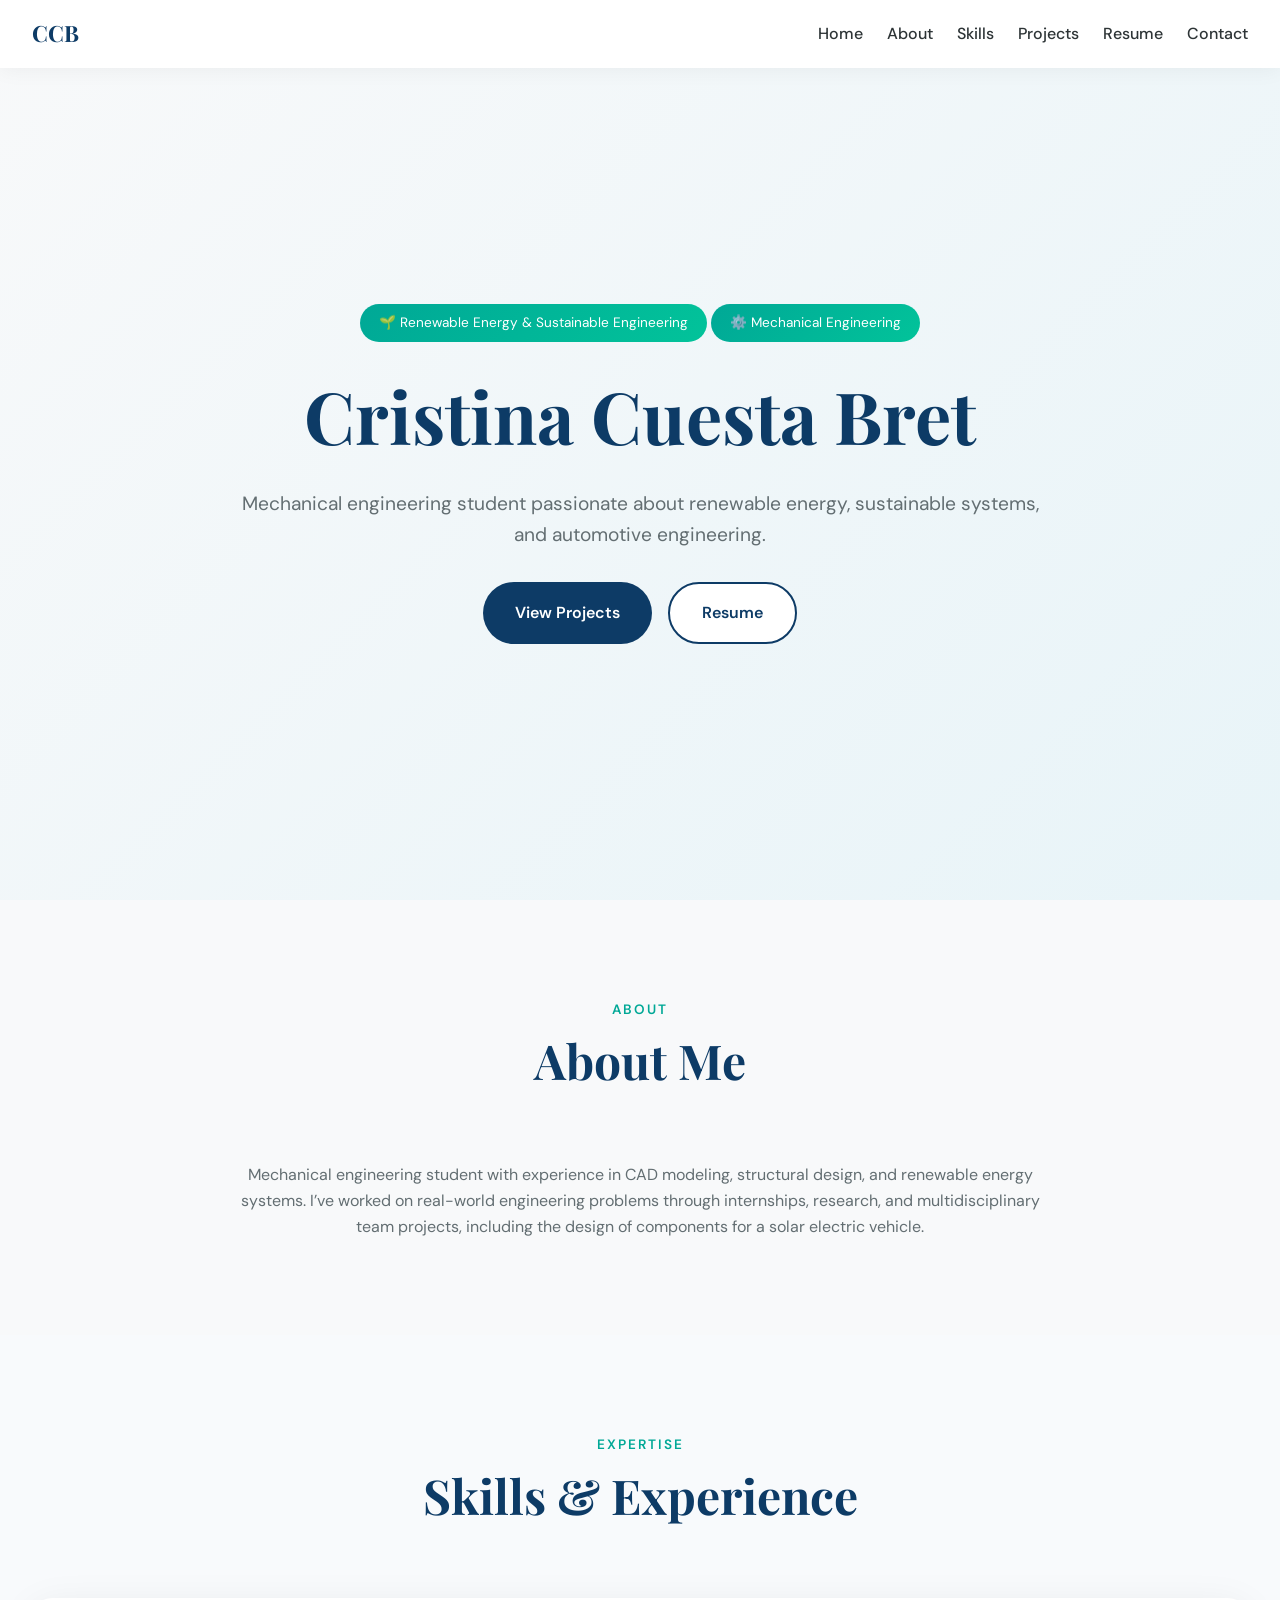
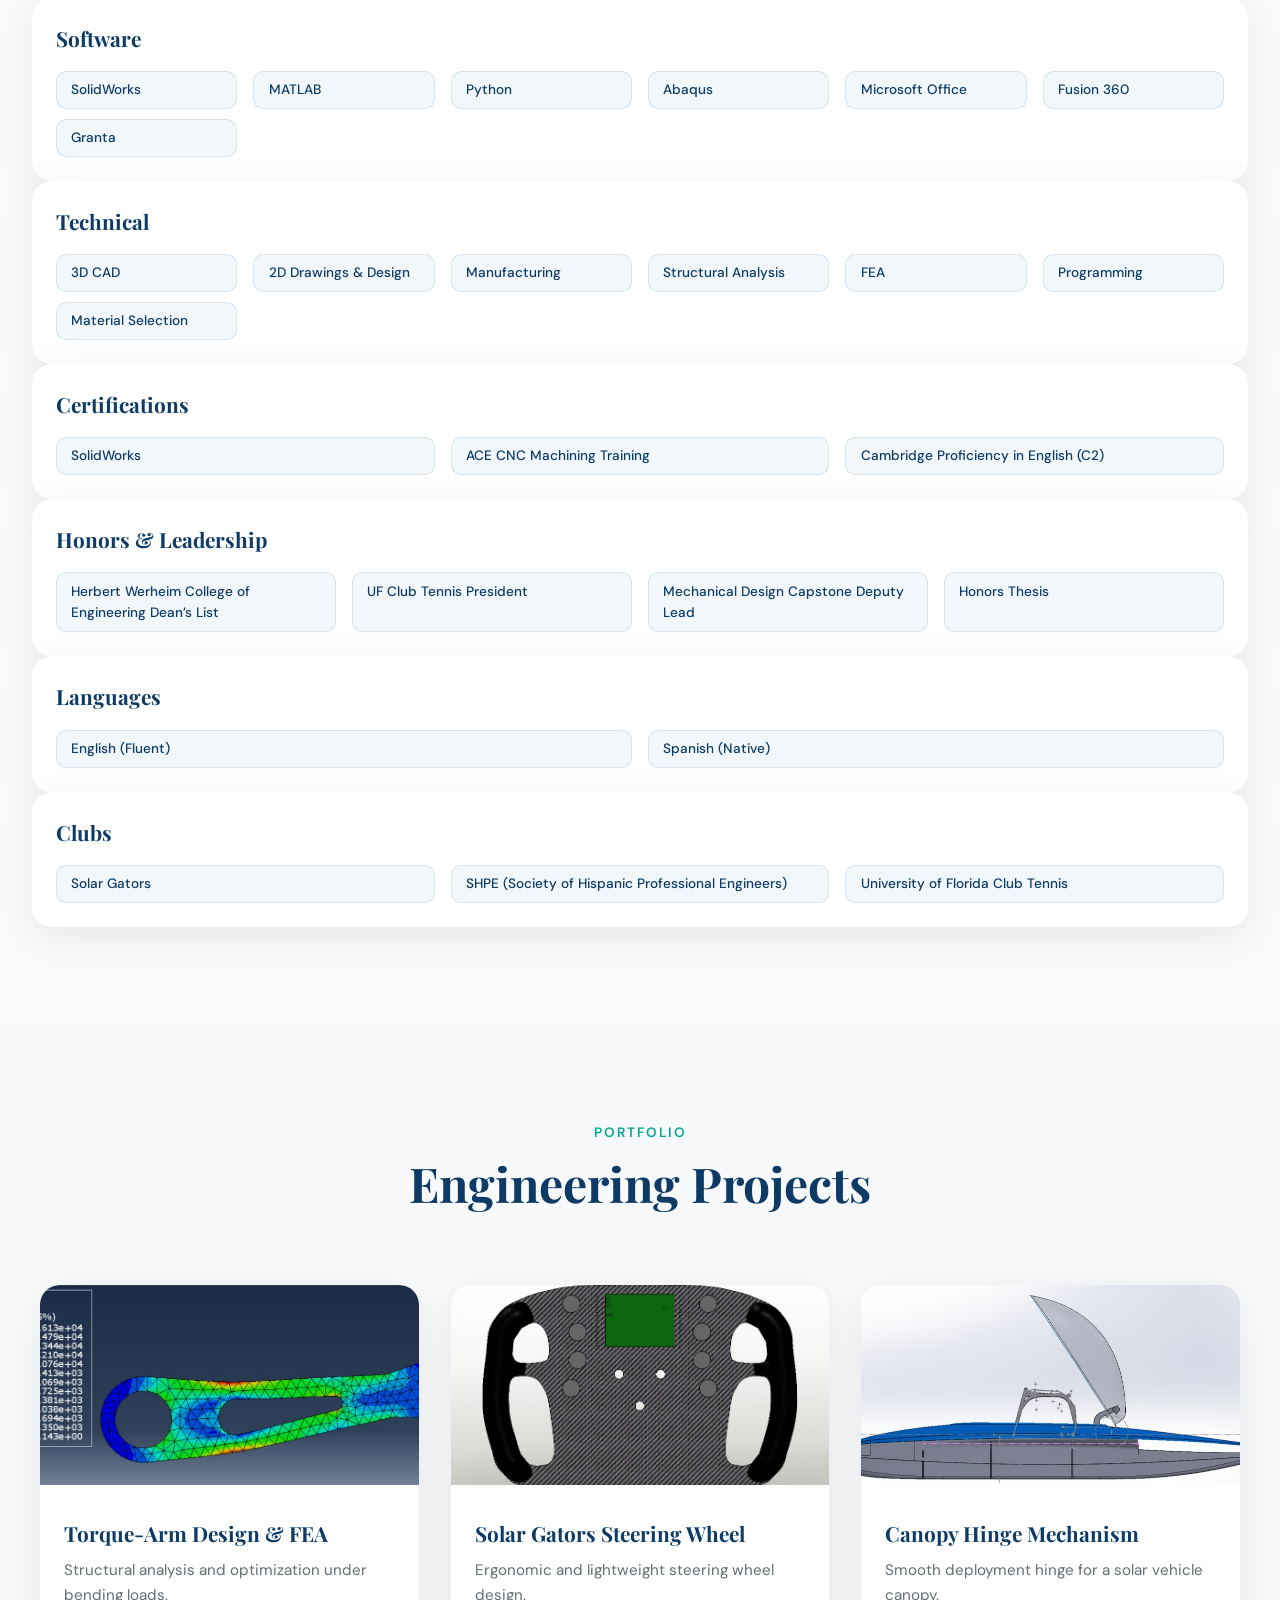
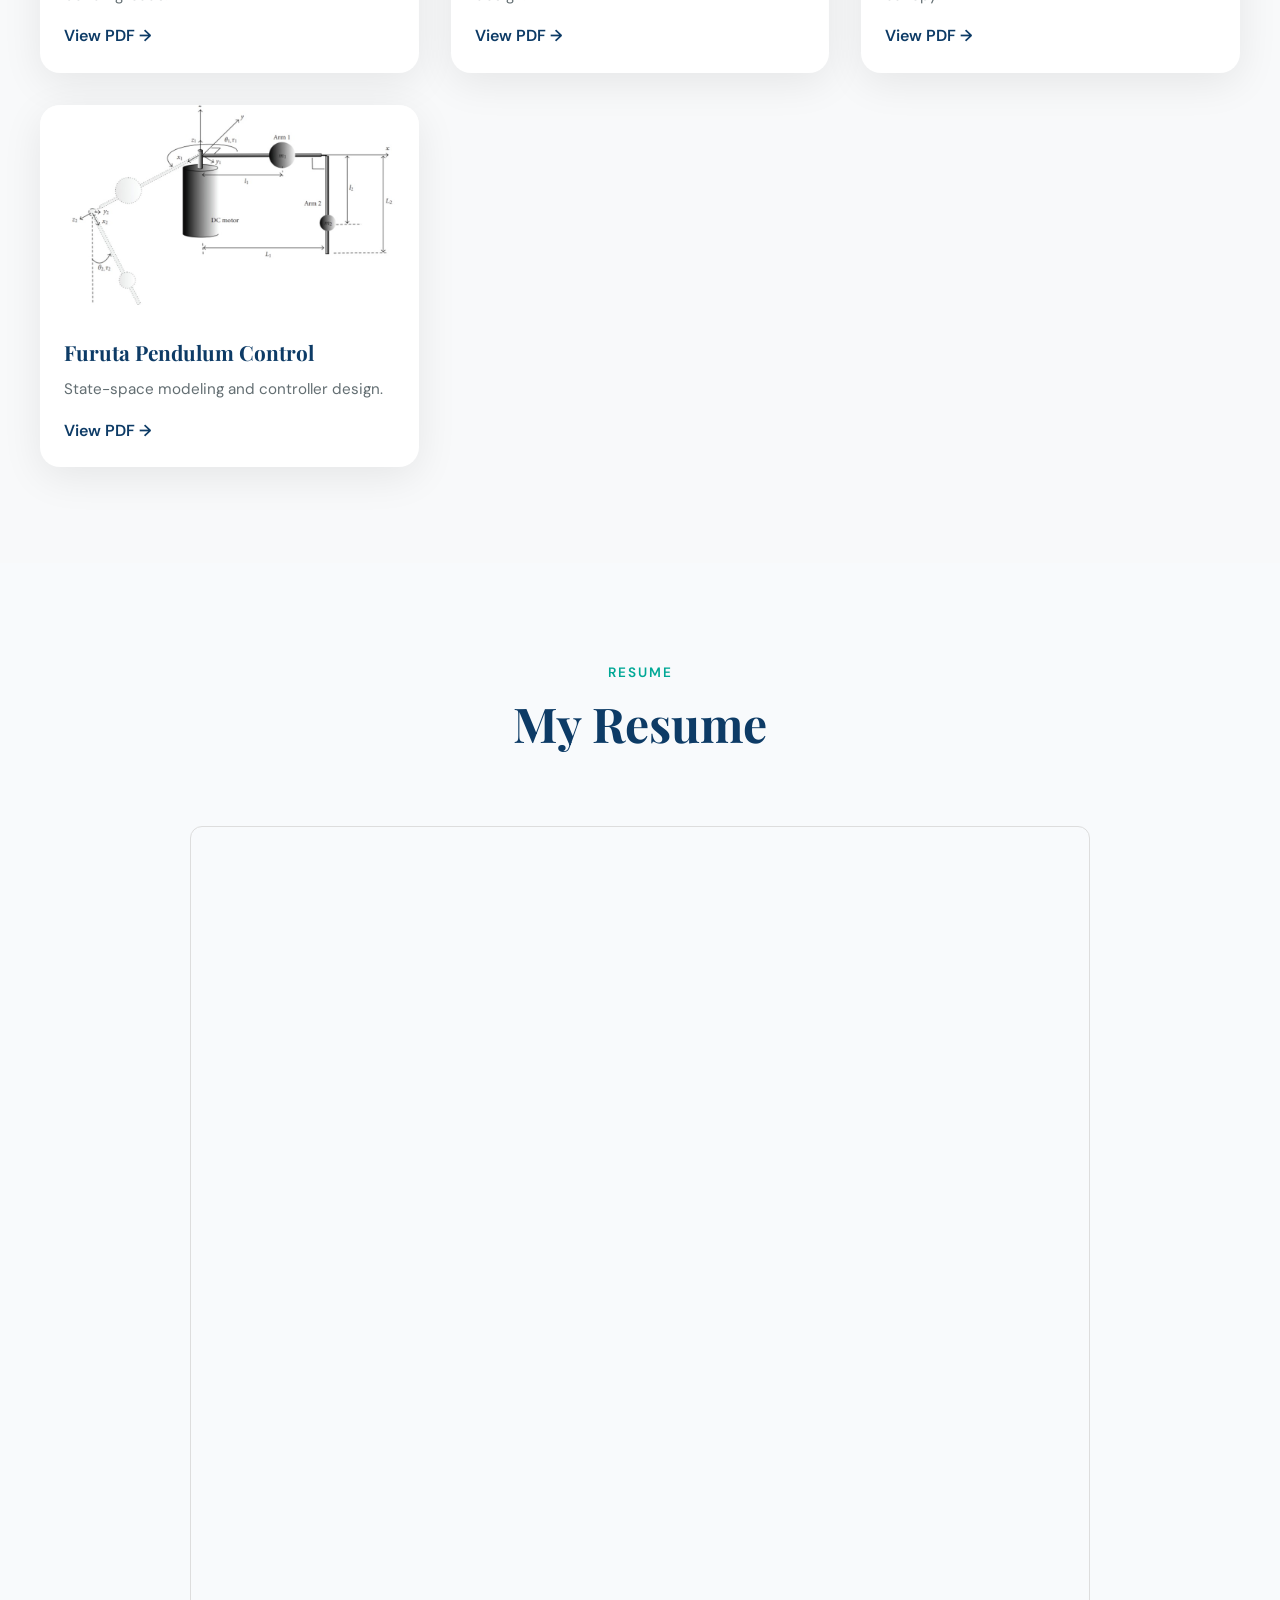
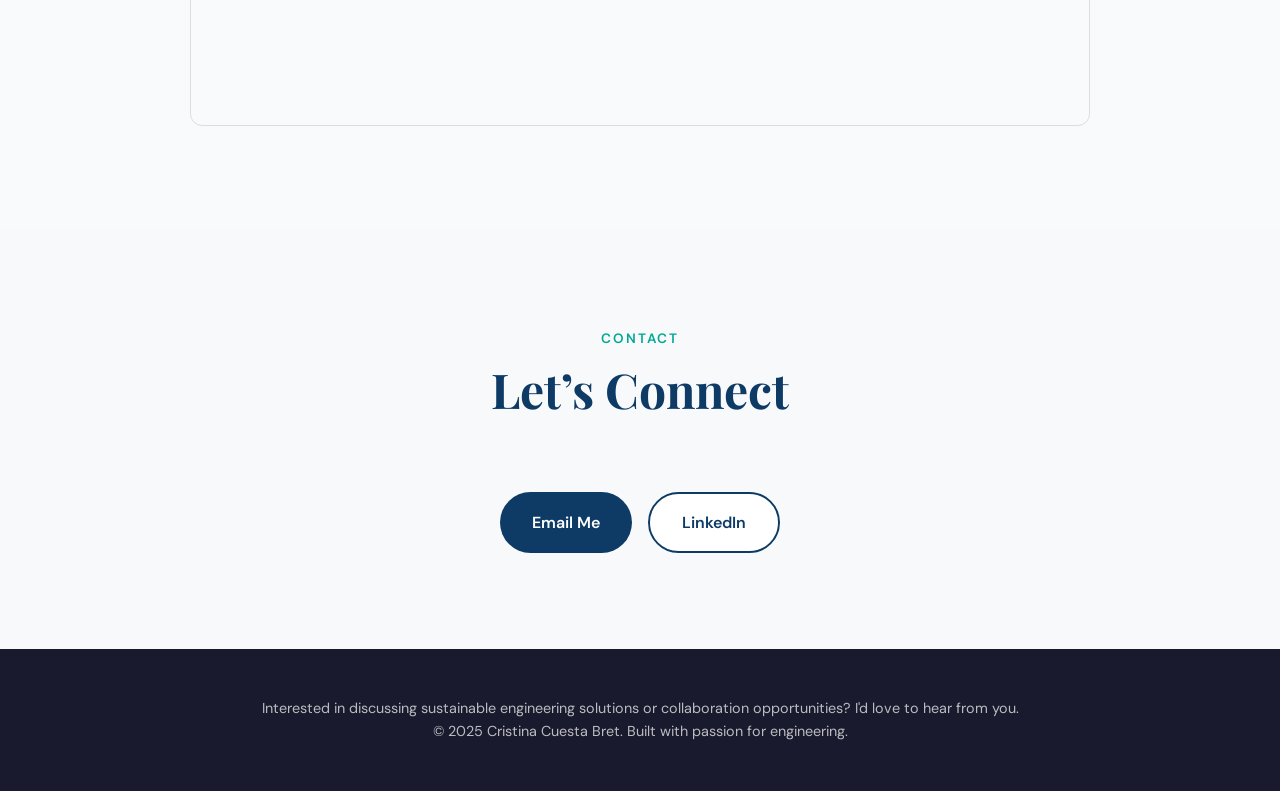
==== commit 67a96636: "Update index.html" ====
--- a/index.html
+++ b/index.html
@@ -240,6 +240,25 @@
       text-decoration: none;
     }
 
+        /* SKILLS TAGS FIX */
+    .skill-tags {
+      display: grid;
+      grid-template-columns: repeat(auto-fit, minmax(160px, 1fr));
+      gap: 0.6rem 1rem;
+      margin-top: 1rem;
+    }
+
+    .skill-tags span {
+      padding: 0.45rem 0.9rem;
+      background: #f1f7fb;
+      border-radius: 10px;
+      font-size: 0.85rem;
+      font-weight: 500;
+      color: #0d3b66;
+      border: 1px solid rgba(13,59,102,0.1);
+    }
+
+    
     /* FOOTER */
     footer {
       background: var(--dark);
@@ -279,7 +298,7 @@
 <!-- HERO -->
 <section id="home">
   <div class="hero-content">
-    <span class="hero-badge">🌱 Renewable & Sustainable Engineering</span>
+    <span class="hero-badge">🌱 Renewable Energy & Sustainable Engineering</span>
     <span class="hero-badge">⚙️ Mechanical Engineering</span>
     <h1 class="hero-title">Cristina Cuesta Bret</h1>
     <p class="hero-subtitle">
@@ -302,7 +321,7 @@
   <p style="max-width:800px;margin:0 auto;text-align:center;color:var(--text-muted)">
     Mechanical engineering student with experience in CAD modeling, structural
     design, and renewable energy systems. I’ve worked on real-world engineering
-    problems through research and multidisciplinary team projects, including
+    problems through internships, research, and multidisciplinary team projects, including
     the design of components for a solar electric vehicle.
   </p>
 </section>
@@ -315,72 +334,75 @@
   </div>
 
   <div class="project-card">
-  <div class="project-content">
-    <h3 class="project-title">Software</h3>
-    <div class="skill-tags">
-      <span>SolidWorks</span>
-      <span>MATLAB</span>
-      <span>Python</span>
-      <span>Abaqus</span>
-      <span>Microsoft Office</span>
-      <span>Fusion 360</span>
-      <span>Granta</span>
-    </div>
-  </div>
-</div>
-
-<div class="project-card">
-  <div class="project-content">
-    <h3 class="project-title">Technical</h3>
-    <div class="skill-tags">
-      <span>3D CAD</span>
-      <span>2D Drawings & Design</span>
-      <span>Manufacturing</span>
-      <span>Structural Analysis</span>
-      <span>FEA</span>
-      <span>Programming</span>
-      <span>Material Selection</span>
-    </div>
-  </div>
-</div>
-
-<div class="project-card">
-  <div class="project-content">
-    <h3 class="project-title">Certifications</h3>
-    <div class="skill-tags">
-      <span>SolidWorks</span>
-      <span>ACE CNC Machining Training</span>
-      <span>Cambridge Proficiency in English (C2)</span>
-      </div>
-    </div>
-  </div>
-<div class="project-card">
-  <div class="project-content">
-    <h3 class="project-title">Honors & Leadership</h3>
-    <div class="skill-tags">
-      <span> Herbert Werheim College of Engineering Dean’s List</span>
-      <span>UF Club Tennis President</span>
-      <span>Mechanical Design Capston Deputy Lead</span>
-      <span>Honors Thesis</span>
-      </div>
-    </div>
-  </div>
+    <div class="project-content">
+      <h3 class="project-title">Software</h3>
+      <div class="skill-tags">
+        <span>SolidWorks</span>
+        <span>MATLAB</span>
+        <span>Python</span>
+        <span>Abaqus</span>
+        <span>Microsoft Office</span>
+        <span>Fusion 360</span>
+        <span>Granta</span>
+      </div>
+    </div>
+  </div>
+
   <div class="project-card">
-  <div class="project-content">
-    <h3 class="project-title">Languages</h3>
-    <div class="skill-tags">
-      <span>English (Fluent)</span>
-      <span>Spanish (Native)</span>
-      </div>
-    </div>
-  </div>
-    <div class="project-card">
-  <div class="project-content">
-    <h3 class="project-title">Clubs</h3>
-    <div class="skill-tags">
-      <span>Solar Gators</span>
-      <span>SHPE (Society of Hispanic Professional Engineers)</span>
-      <span>University of Florida Club Tennis</span>
+    <div class="project-content">
+      <h3 class="project-title">Technical</h3>
+      <div class="skill-tags">
+        <span>3D CAD</span>
+        <span>2D Drawings & Design</span>
+        <span>Manufacturing</span>
+        <span>Structural Analysis</span>
+        <span>FEA</span>
+        <span>Programming</span>
+        <span>Material Selection</span>
+      </div>
+    </div>
+  </div>
+
+  <div class="project-card">
+    <div class="project-content">
+      <h3 class="project-title">Certifications</h3>
+      <div class="skill-tags">
+        <span>SolidWorks</span>
+        <span>ACE CNC Machining Training</span>
+        <span>Cambridge Proficiency in English (C2)</span>
+      </div>
+    </div>
+  </div>
+
+  <div class="project-card">
+    <div class="project-content">
+      <h3 class="project-title">Honors & Leadership</h3>
+      <div class="skill-tags">
+        <span>Herbert Werheim College of Engineering Dean’s List</span>
+        <span>UF Club Tennis President</span>
+        <span>Mechanical Design Capstone Deputy Lead</span>
+        <span>Honors Thesis</span>
+      </div>
+    </div>
+  </div>
+
+  <div class="project-card">
+    <div class="project-content">
+      <h3 class="project-title">Languages</h3>
+      <div class="skill-tags">
+        <span>English (Fluent)</span>
+        <span>Spanish (Native)</span>
+      </div>
+    </div>
+  </div>
+
+  <div class="project-card">
+    <div class="project-content">
+      <h3 class="project-title">Clubs</h3>
+      <div class="skill-tags">
+        <span>Solar Gators</span>
+        <span>SHPE (Society of Hispanic Professional Engineers)</span>
+        <span>University of Florida Club Tennis</span>
       </div>
     </div>
   </div>
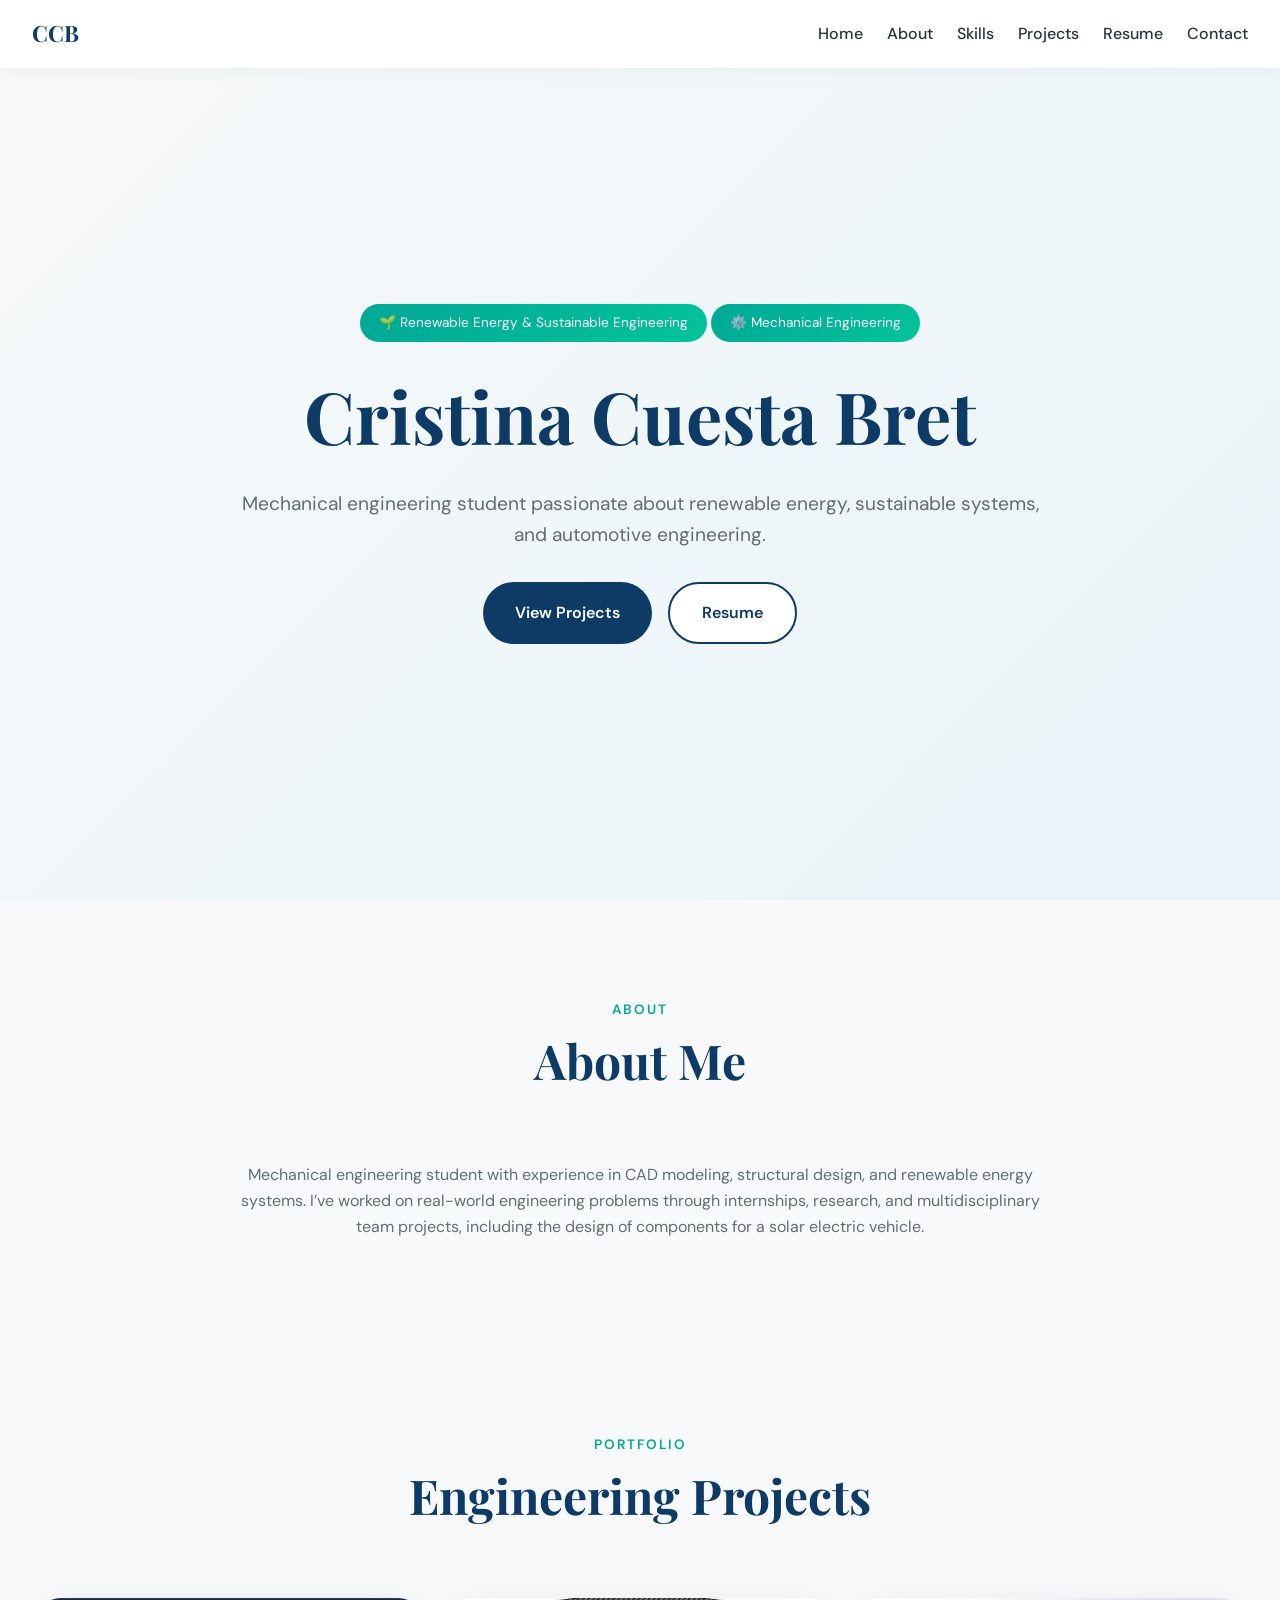
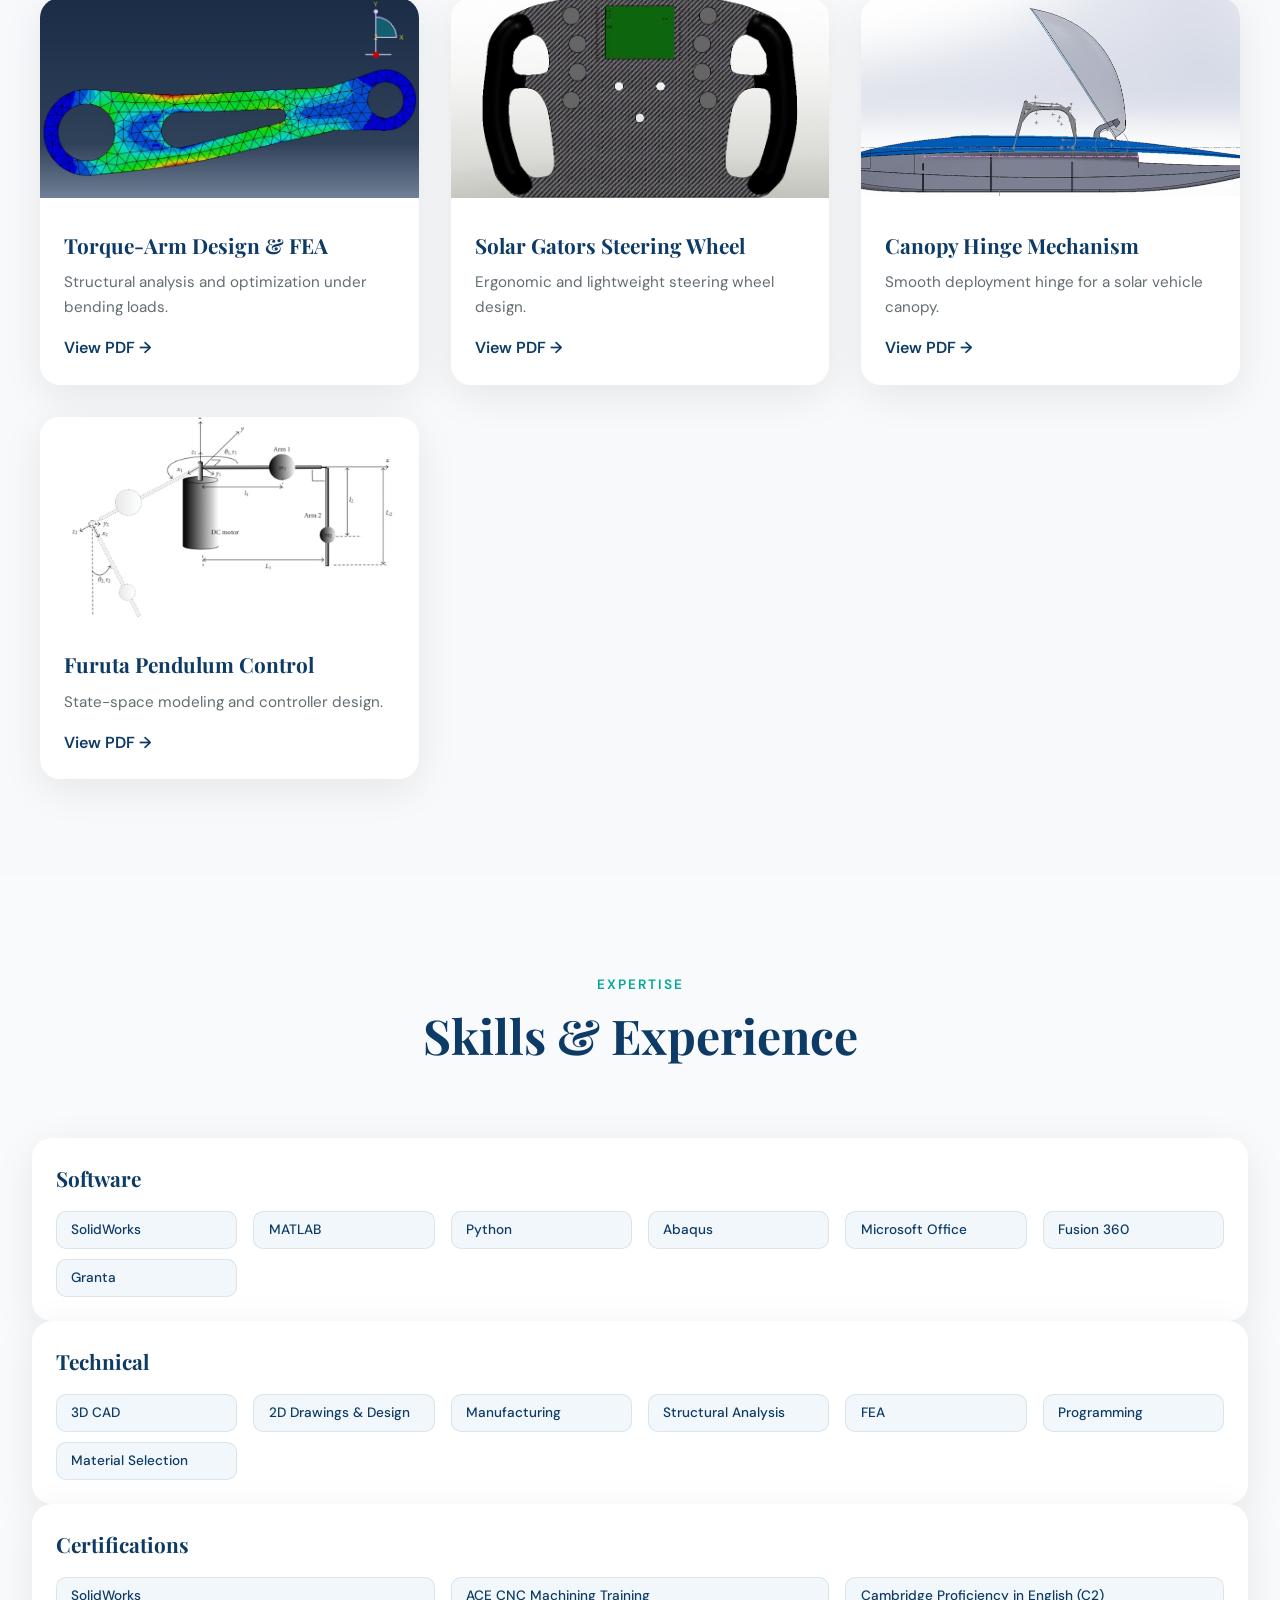
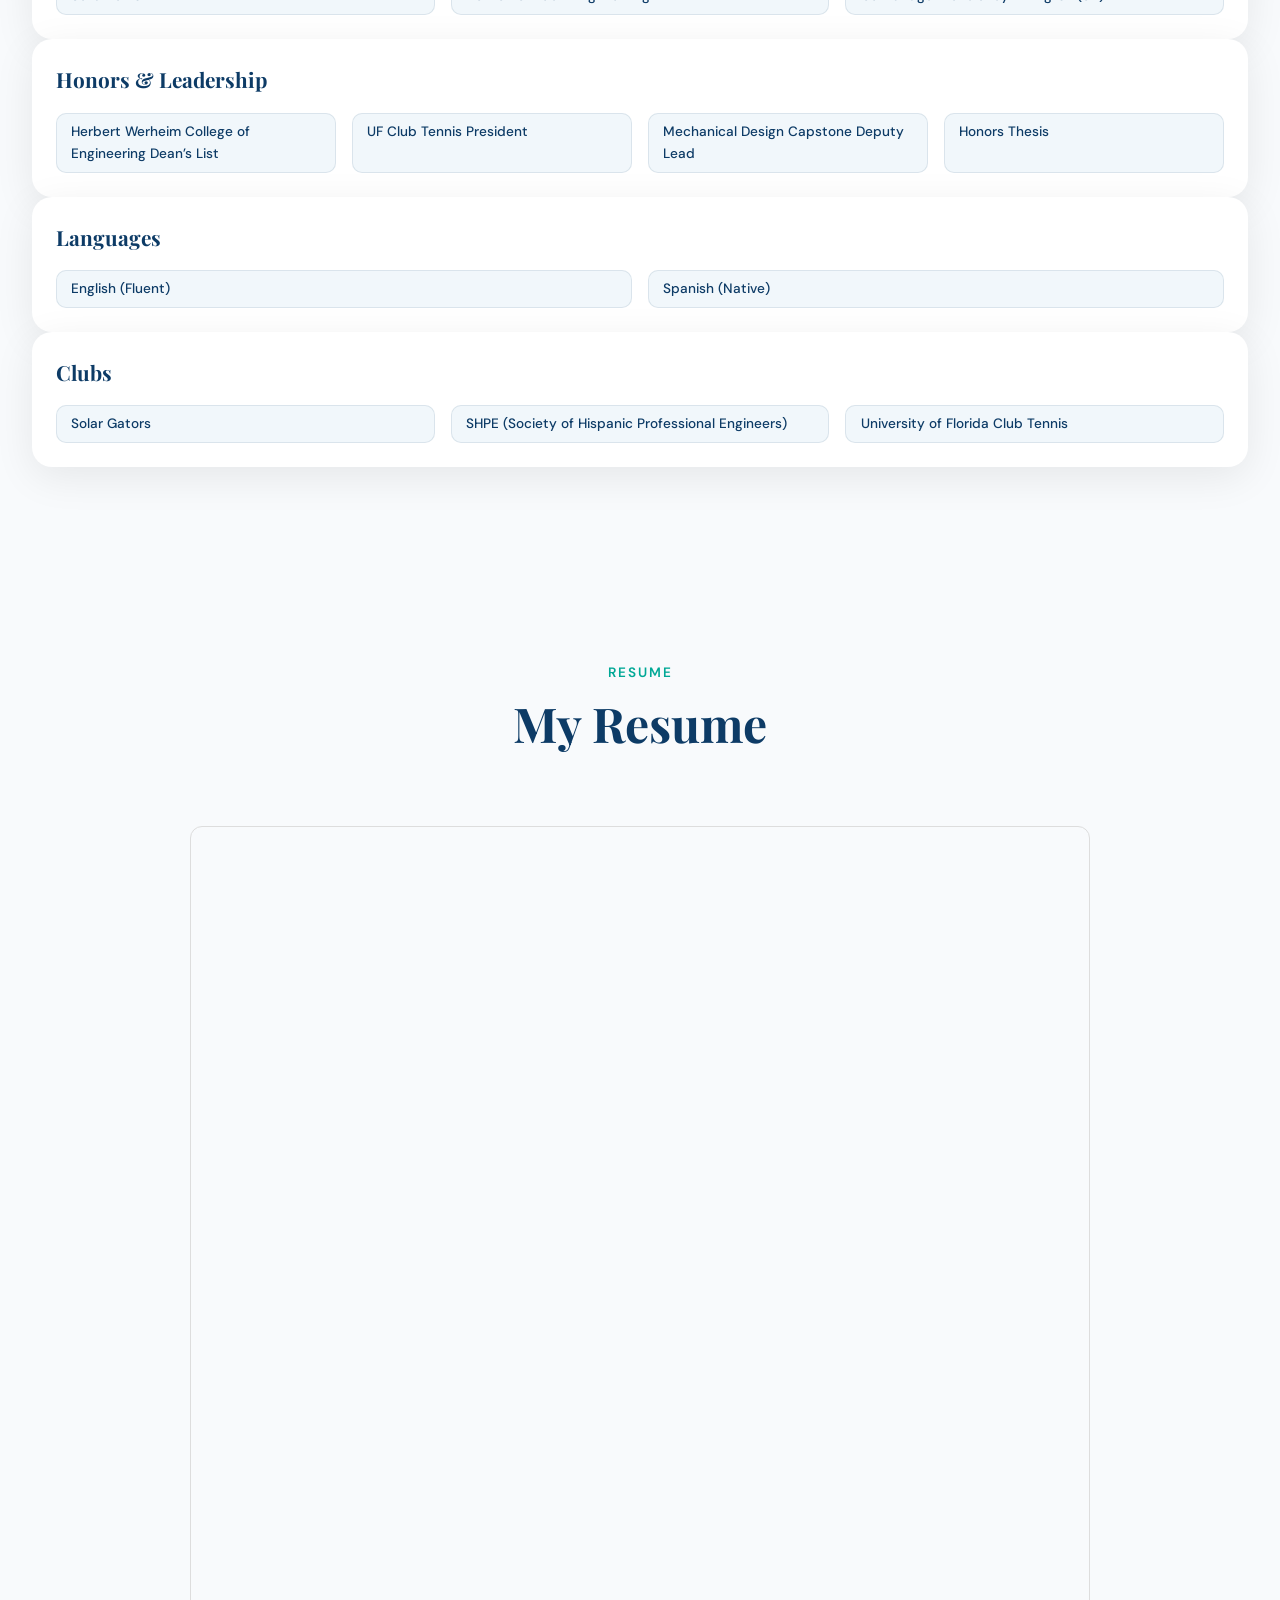
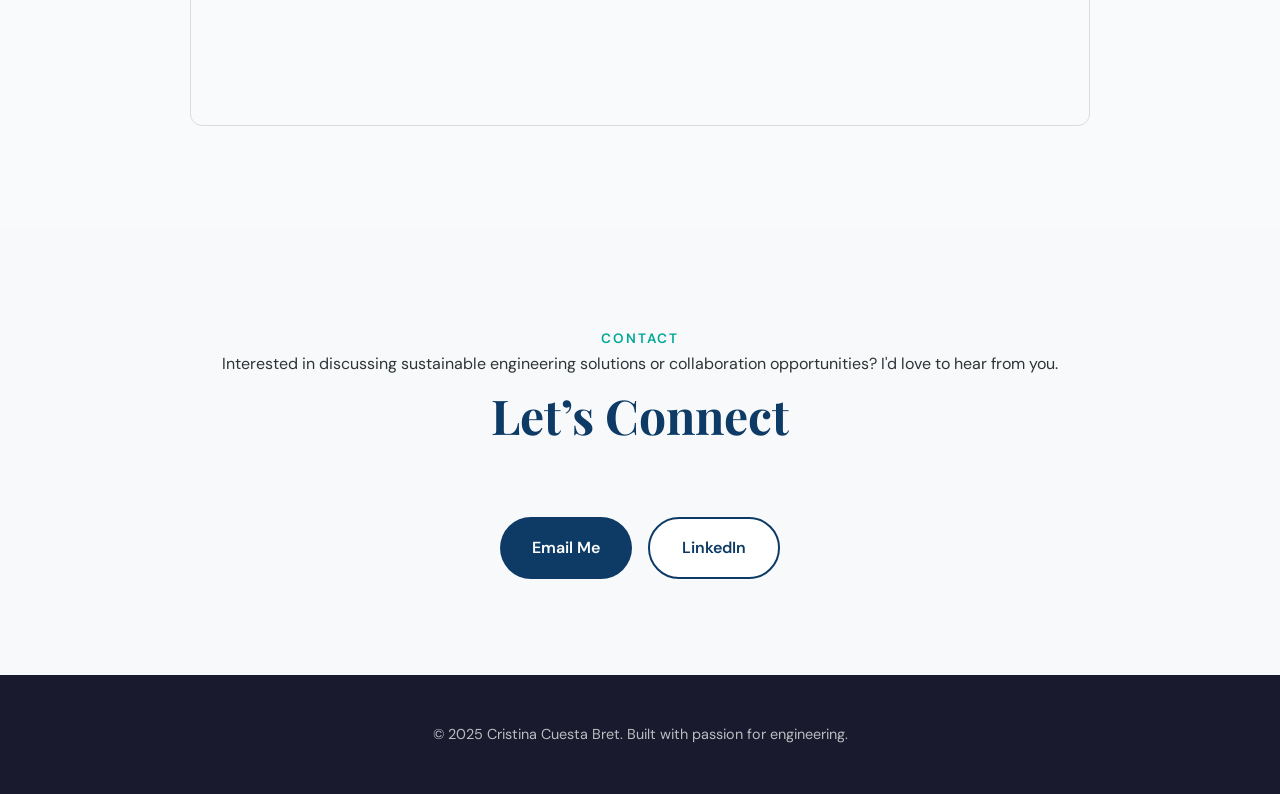
==== commit 5f051142: "Update index.html" ====
--- a/index.html
+++ b/index.html
@@ -326,6 +326,62 @@
   </p>
 </section>
 
+<!-- PROJECTS -->
+<section id="projects">
+  <div class="section-header">
+    <span class="section-label">Portfolio</span>
+    <h2 class="section-title">Engineering Projects</h2>
+  </div>
+
+  <div class="projects-grid">
+
+    <div class="project-card">
+      <div class="project-thumb">
+        <img src="torquearm.jpg" alt="Torque arm FEA">
+      </div>
+      <div class="project-content">
+        <h3 class="project-title">Torque-Arm Design & FEA</h3>
+        <p class="project-description">Structural analysis and optimization under bending loads.</p>
+        <a href="eml4507-project-2.pdf" target="_blank" class="project-link">View PDF →</a>
+      </div>
+    </div>
+
+    <div class="project-card">
+      <div class="project-thumb">
+        <img src="SteeringWheel.jpg" alt="Steering wheel design">
+      </div>
+      <div class="project-content">
+        <h3 class="project-title">Solar Gators Steering Wheel</h3>
+        <p class="project-description">Ergonomic and lightweight steering wheel design.</p>
+        <a href="Steering Wheel Project.pdf" target="_blank" class="project-link">View PDF →</a>
+      </div>
+    </div>
+
+    <div class="project-card">
+      <div class="project-thumb">
+        <img src="canopyhinge.jpg" alt="Canopy hinge mechanism">
+      </div>
+      <div class="project-content">
+        <h3 class="project-title">Canopy Hinge Mechanism</h3>
+        <p class="project-description">Smooth deployment hinge for a solar vehicle canopy.</p>
+        <a href="Canopy Hinge.pdf" target="_blank" class="project-link">View PDF →</a>
+      </div>
+    </div>
+
+    <div class="project-card">
+      <div class="project-thumb">
+        <img src="Controls.jpg" alt="Furuta pendulum control">
+      </div>
+      <div class="project-content">
+        <h3 class="project-title">Furuta Pendulum Control</h3>
+        <p class="project-description">State-space modeling and controller design.</p>
+        <a href="Controls.pdf" target="_blank" class="project-link">View PDF →</a>
+      </div>
+    </div>
+
+  </div>
+</section>
+  
 <!-- SKILLS -->
 <section id="skills" style="background:#f8fafc">
   <div class="section-header">
@@ -408,61 +464,6 @@
   </div>
 </section>
 
-<!-- PROJECTS -->
-<section id="projects">
-  <div class="section-header">
-    <span class="section-label">Portfolio</span>
-    <h2 class="section-title">Engineering Projects</h2>
-  </div>
-
-  <div class="projects-grid">
-
-    <div class="project-card">
-      <div class="project-thumb">
-        <img src="torquearm.jpg" alt="Torque arm FEA">
-      </div>
-      <div class="project-content">
-        <h3 class="project-title">Torque-Arm Design & FEA</h3>
-        <p class="project-description">Structural analysis and optimization under bending loads.</p>
-        <a href="eml4507-project-2.pdf" target="_blank" class="project-link">View PDF →</a>
-      </div>
-    </div>
-
-    <div class="project-card">
-      <div class="project-thumb">
-        <img src="SteeringWheel.jpg" alt="Steering wheel design">
-      </div>
-      <div class="project-content">
-        <h3 class="project-title">Solar Gators Steering Wheel</h3>
-        <p class="project-description">Ergonomic and lightweight steering wheel design.</p>
-        <a href="Steering Wheel Project.pdf" target="_blank" class="project-link">View PDF →</a>
-      </div>
-    </div>
-
-    <div class="project-card">
-      <div class="project-thumb">
-        <img src="canopyhinge.jpg" alt="Canopy hinge mechanism">
-      </div>
-      <div class="project-content">
-        <h3 class="project-title">Canopy Hinge Mechanism</h3>
-        <p class="project-description">Smooth deployment hinge for a solar vehicle canopy.</p>
-        <a href="Canopy Hinge.pdf" target="_blank" class="project-link">View PDF →</a>
-      </div>
-    </div>
-
-    <div class="project-card">
-      <div class="project-thumb">
-        <img src="Controls.jpg" alt="Furuta pendulum control">
-      </div>
-      <div class="project-content">
-        <h3 class="project-title">Furuta Pendulum Control</h3>
-        <p class="project-description">State-space modeling and controller design.</p>
-        <a href="Controls.pdf" target="_blank" class="project-link">View PDF →</a>
-      </div>
-    </div>
-
-  </div>
-</section>
 
 <!-- RESUME -->
 <section id="resume" style="background:#f8fafc">
@@ -480,6 +481,7 @@
 <section id="contact">
   <div class="section-header">
     <span class="section-label">Contact</span>
+     <p class="footer-text">Interested in discussing sustainable engineering solutions or collaboration opportunities? I'd love to hear from you.</p>
     <h2 class="section-title">Let’s Connect</h2>
   </div>
 
@@ -491,7 +493,6 @@
 
  <footer>
         <div class="footer-content">
-            <p class="footer-text">Interested in discussing sustainable engineering solutions or collaboration opportunities? I'd love to hear from you.</p>
             <div class="footer-divider"></div>
             <p class="footer-copy">©️ 2025 Cristina Cuesta Bret. Built with passion for engineering.</p>
         </div>
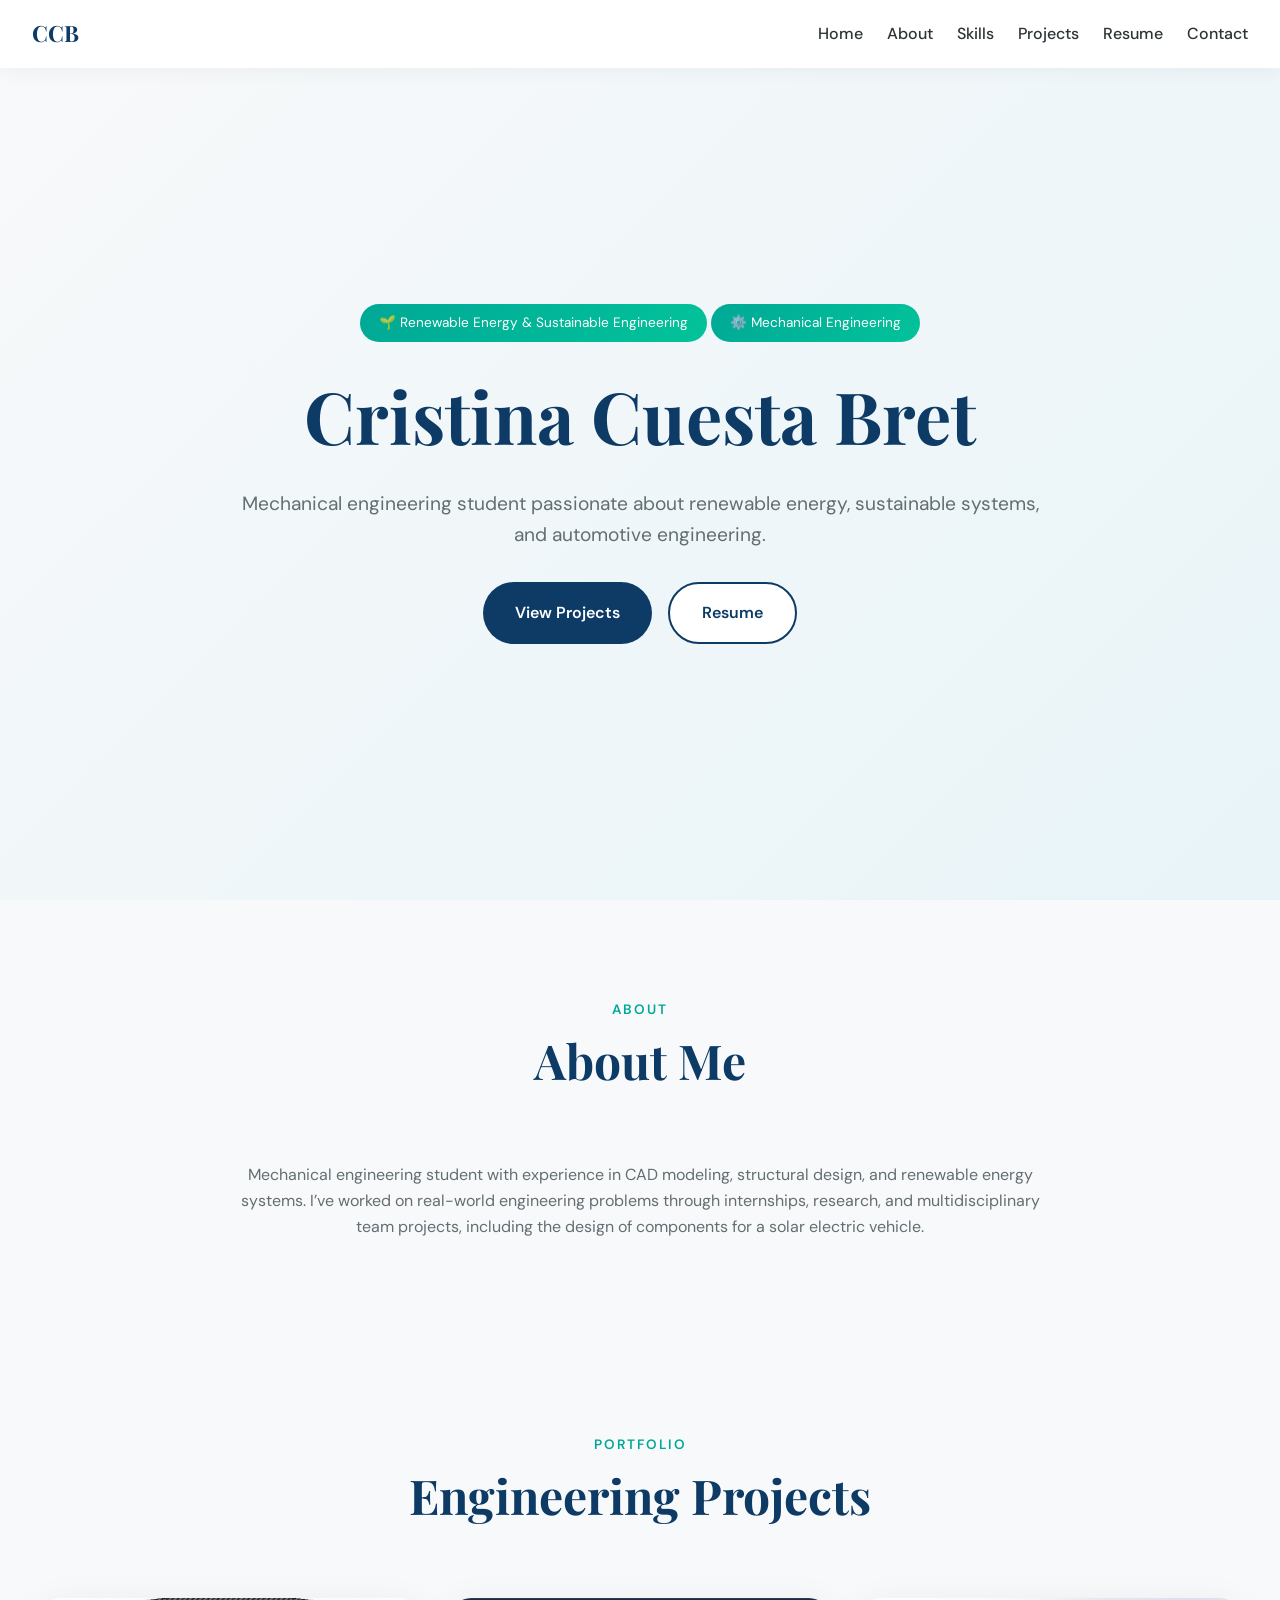
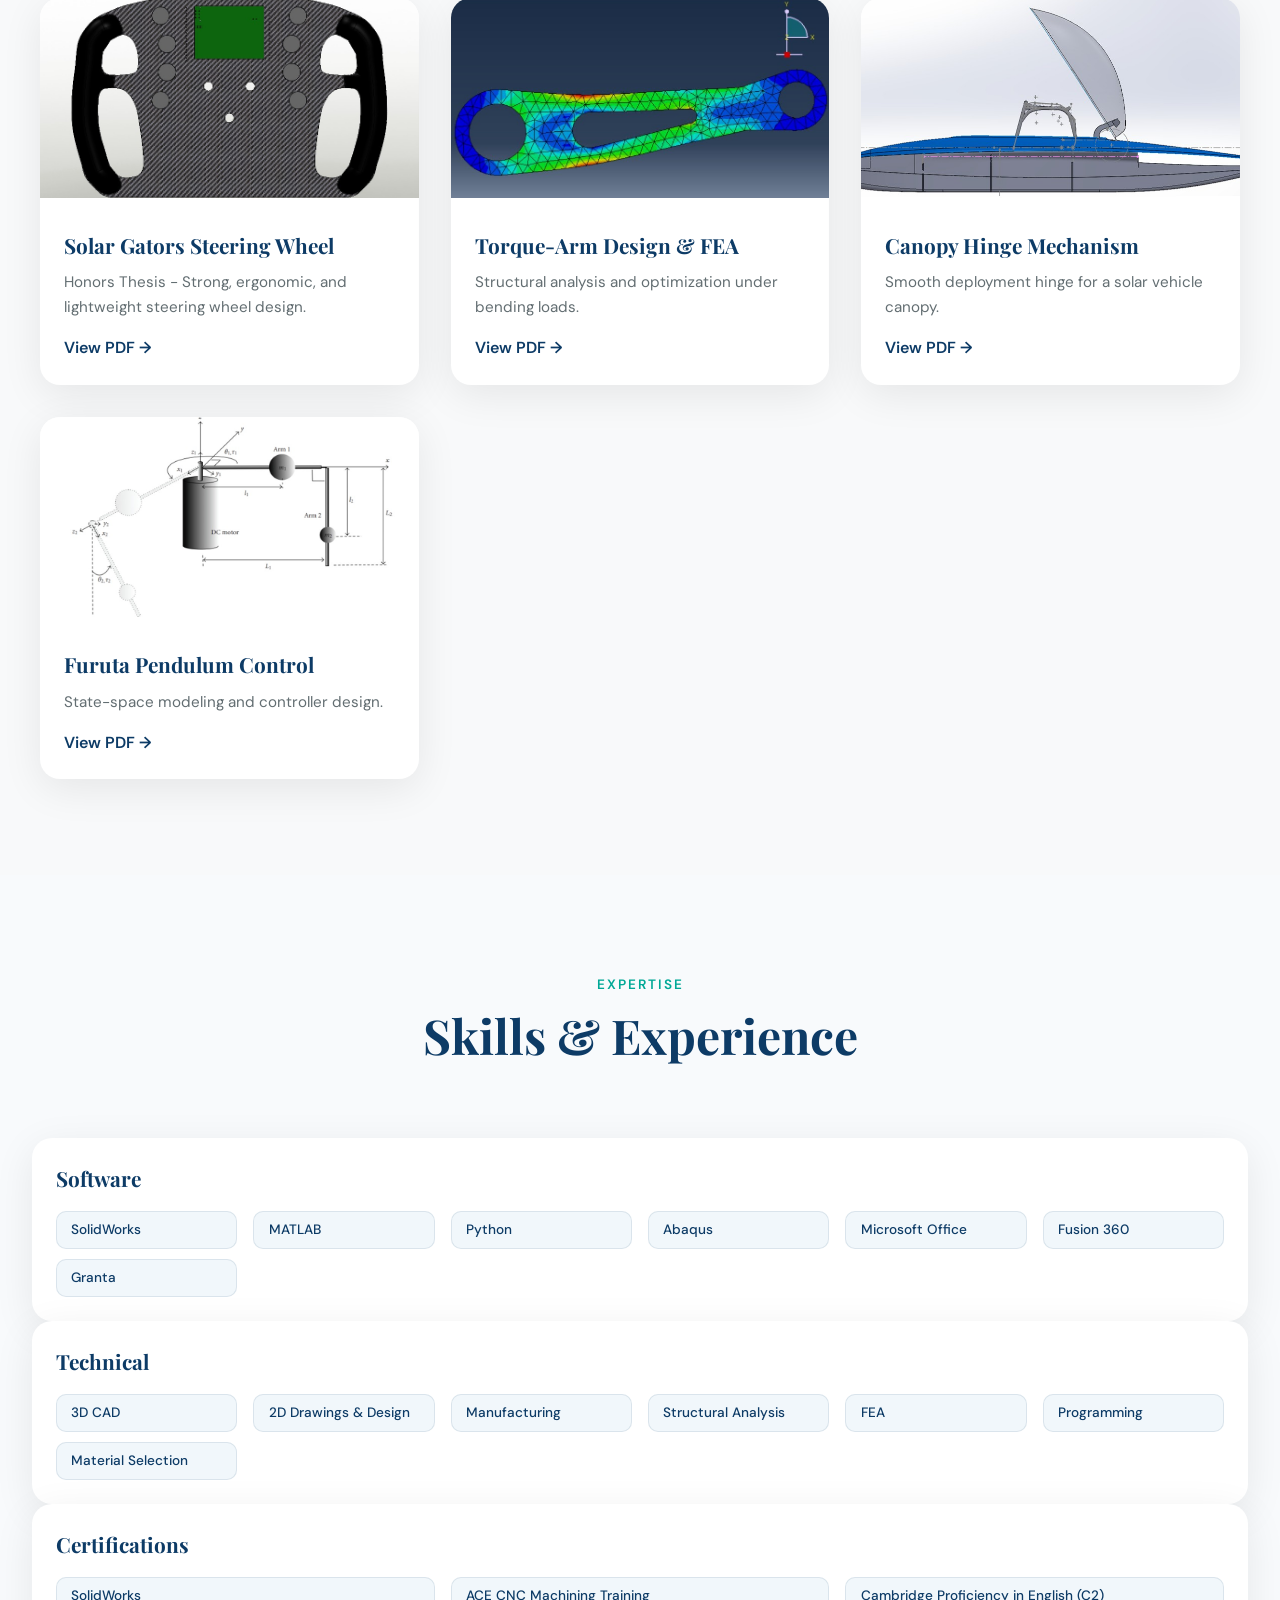
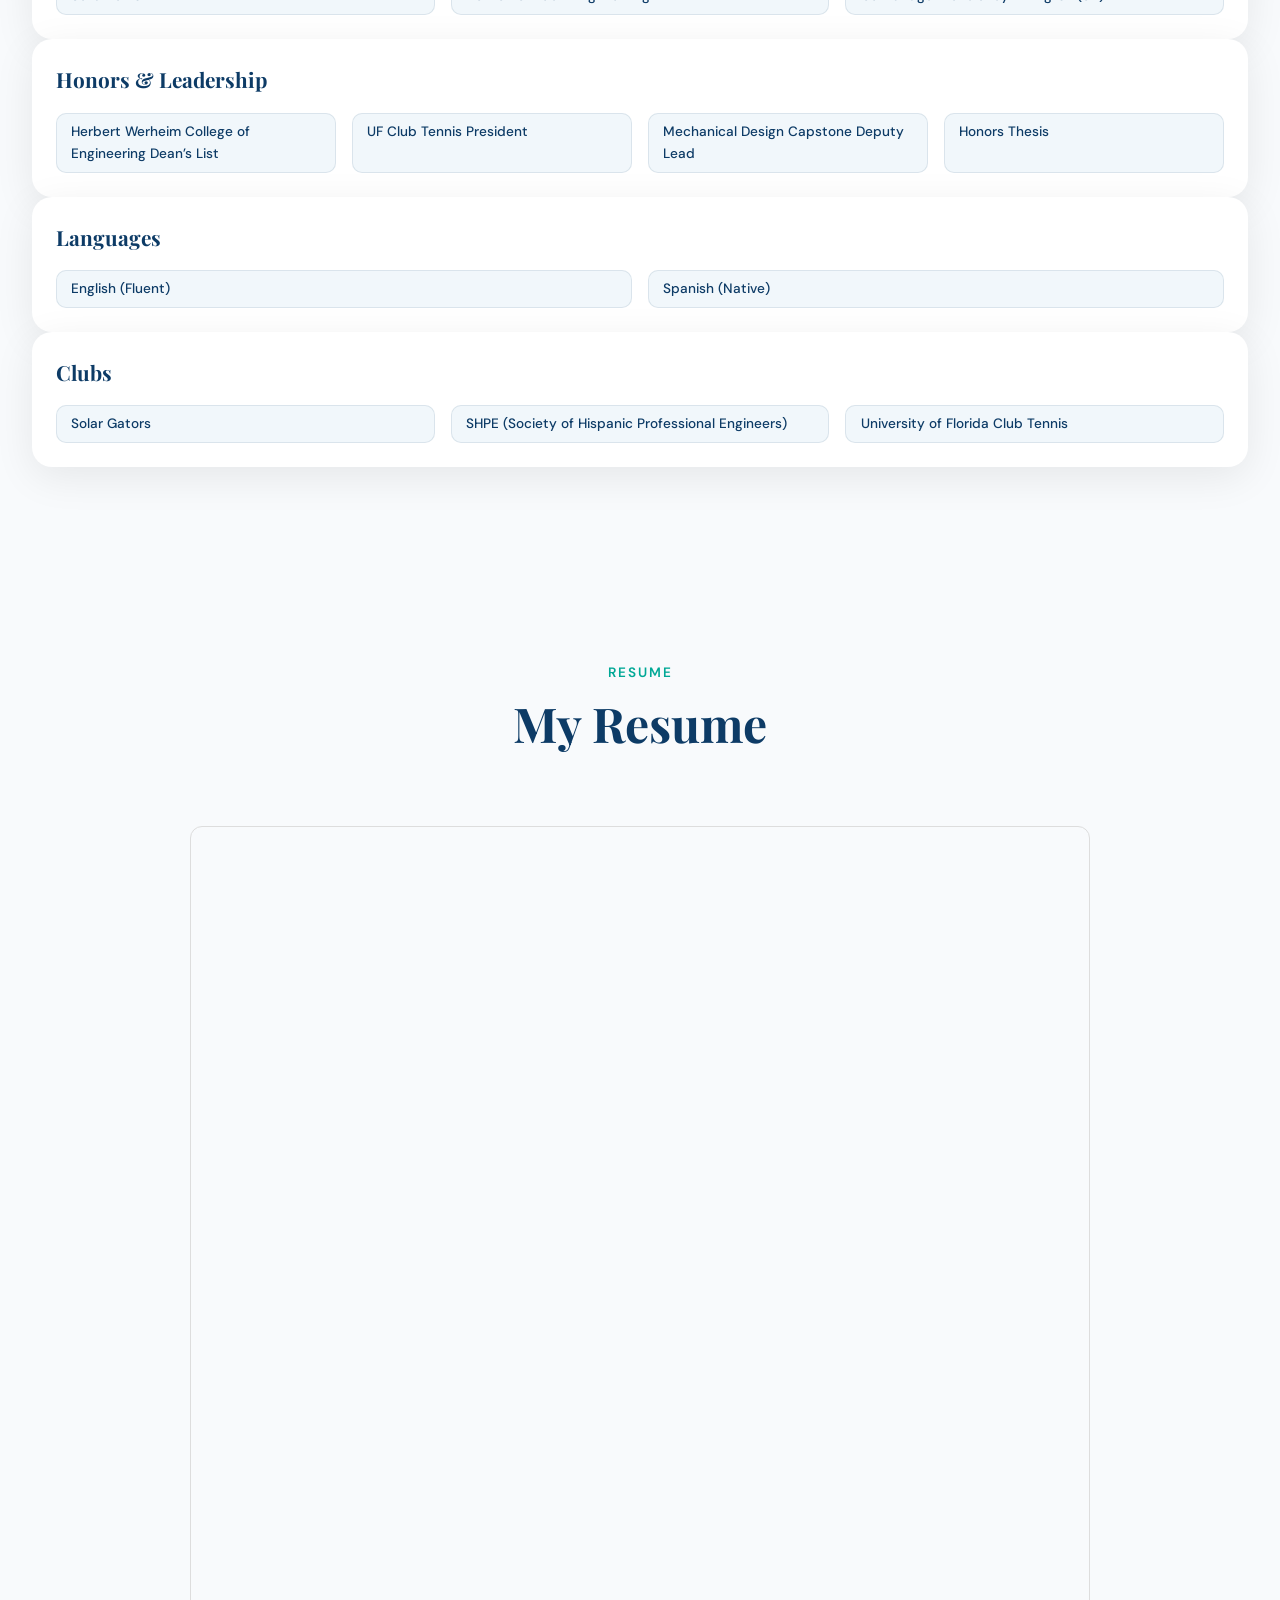
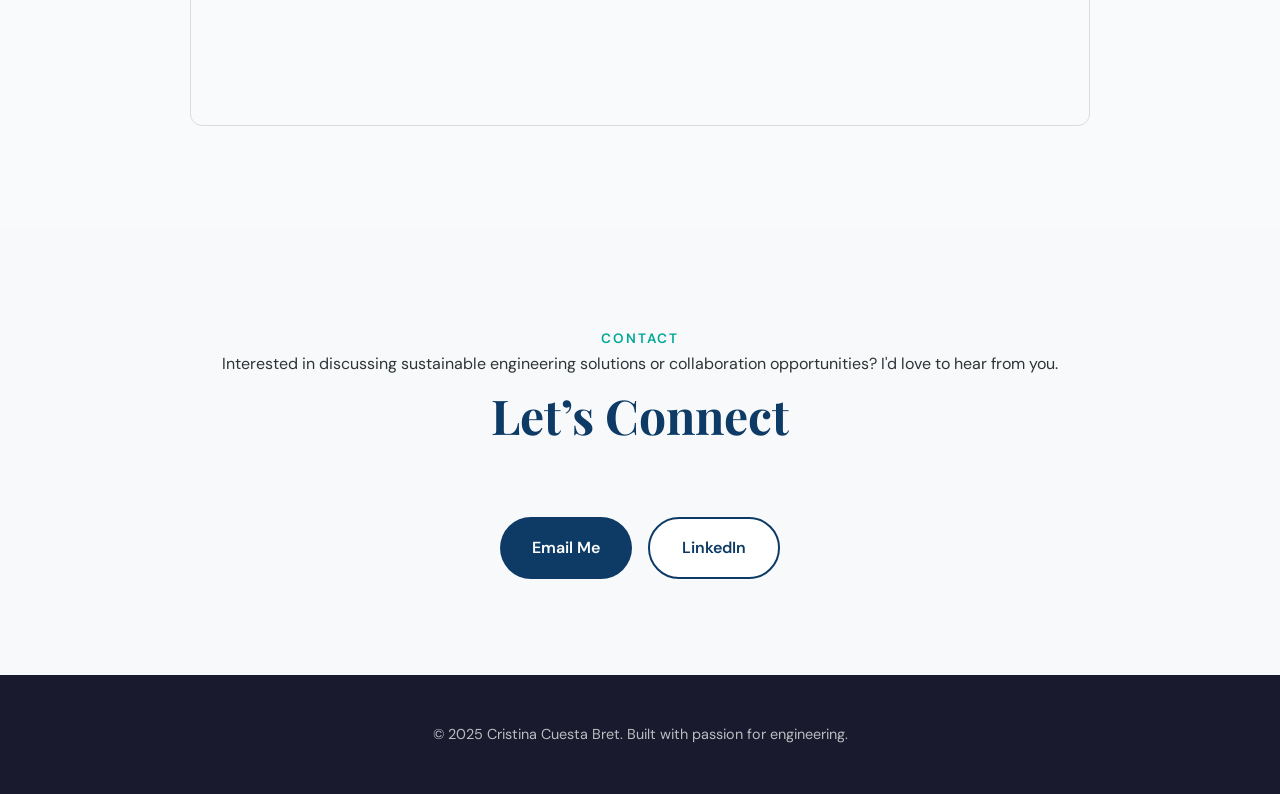
==== commit fa385c17: "Update index.html" ====
--- a/index.html
+++ b/index.html
@@ -337,23 +337,23 @@
 
     <div class="project-card">
       <div class="project-thumb">
+        <img src="SteeringWheel.jpg" alt="Steering wheel design">
+      </div>
+      <div class="project-content">
+        <h3 class="project-title">Solar Gators Steering Wheel</h3>
+        <p class="project-description"> Honors Thesis - Strong, ergonomic, and lightweight steering wheel design.</p>
+        <a href="Honors Thesis.pdf" target="_blank" class="project-link">View PDF →</a>
+      </div>
+    </div>
+    
+    <div class="project-card">
+      <div class="project-thumb">
         <img src="torquearm.jpg" alt="Torque arm FEA">
       </div>
       <div class="project-content">
         <h3 class="project-title">Torque-Arm Design & FEA</h3>
         <p class="project-description">Structural analysis and optimization under bending loads.</p>
-        <a href="eml4507-project-2.pdf" target="_blank" class="project-link">View PDF →</a>
-      </div>
-    </div>
-
-    <div class="project-card">
-      <div class="project-thumb">
-        <img src="SteeringWheel.jpg" alt="Steering wheel design">
-      </div>
-      <div class="project-content">
-        <h3 class="project-title">Solar Gators Steering Wheel</h3>
-        <p class="project-description">Ergonomic and lightweight steering wheel design.</p>
-        <a href="Steering Wheel Project.pdf" target="_blank" class="project-link">View PDF →</a>
+        <a href="EML4507 Project 2.pdf" target="_blank" class="project-link">View PDF →</a>
       </div>
     </div>
 
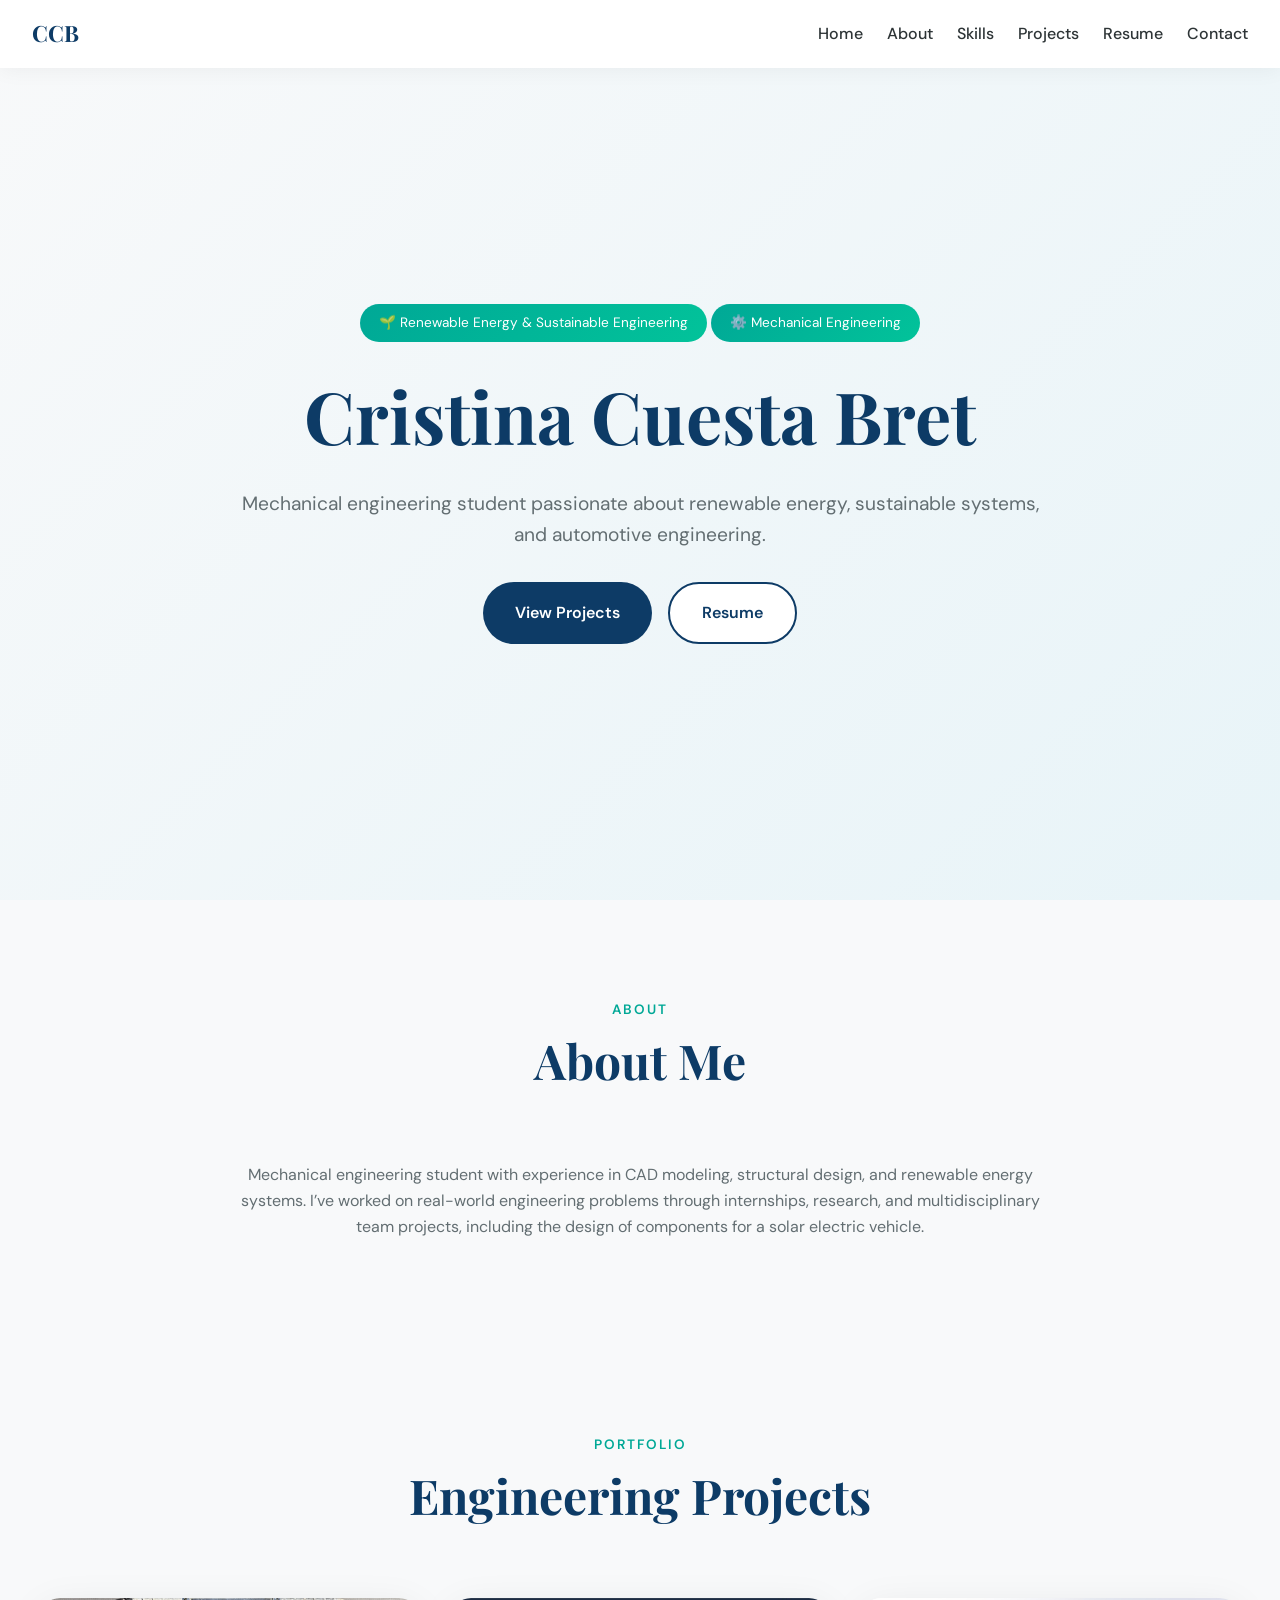
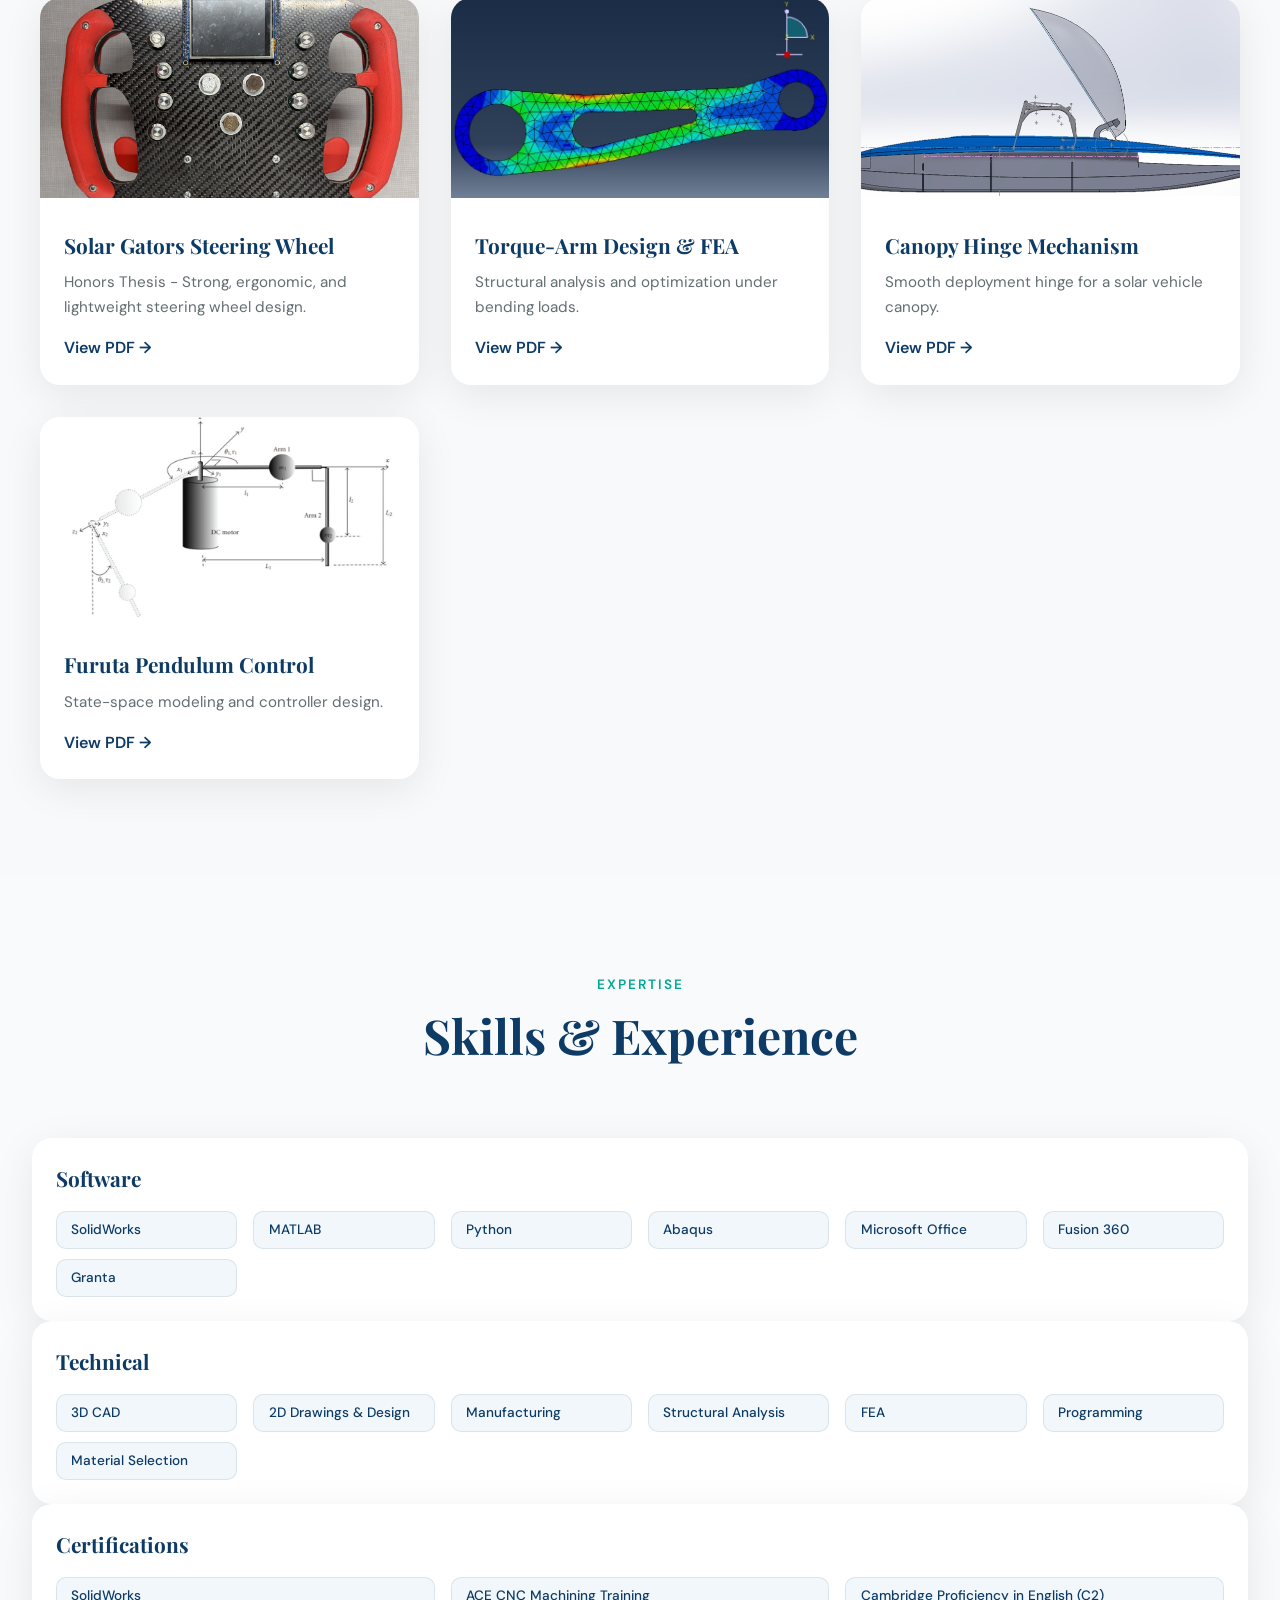
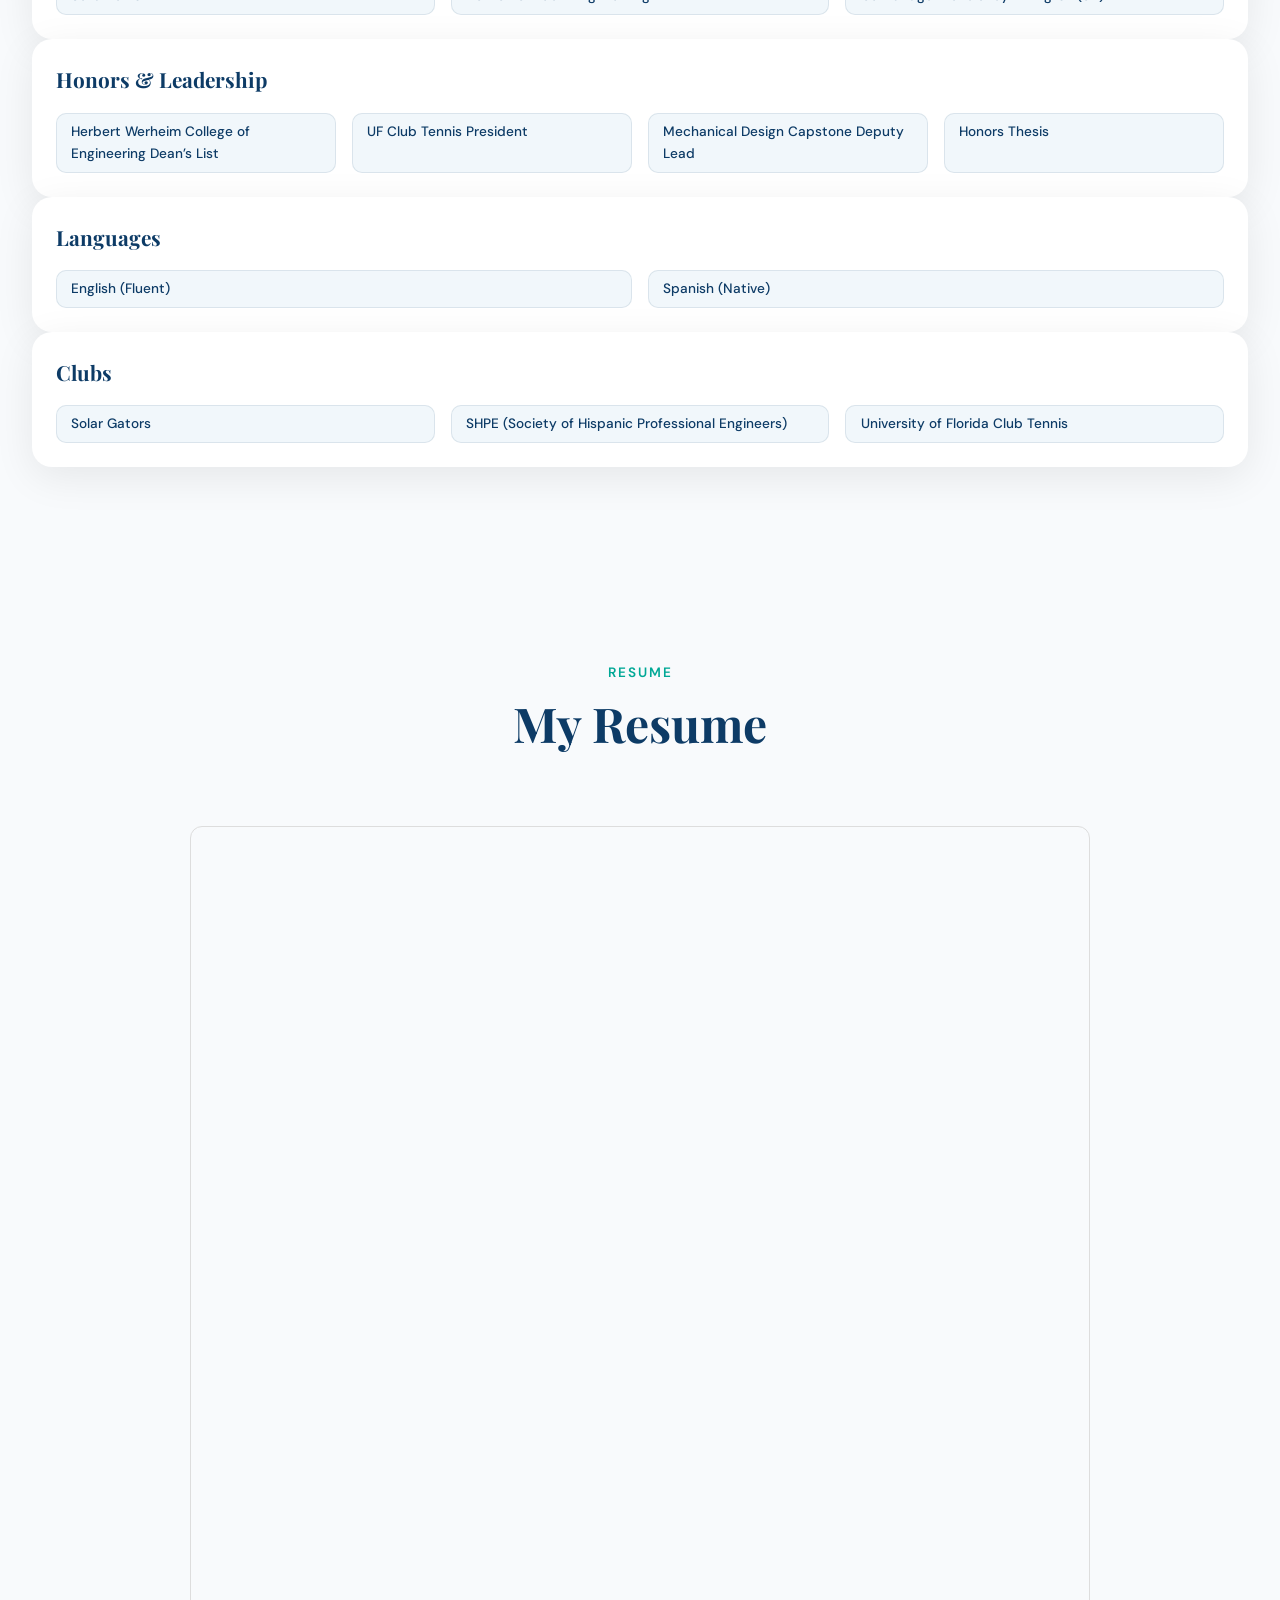
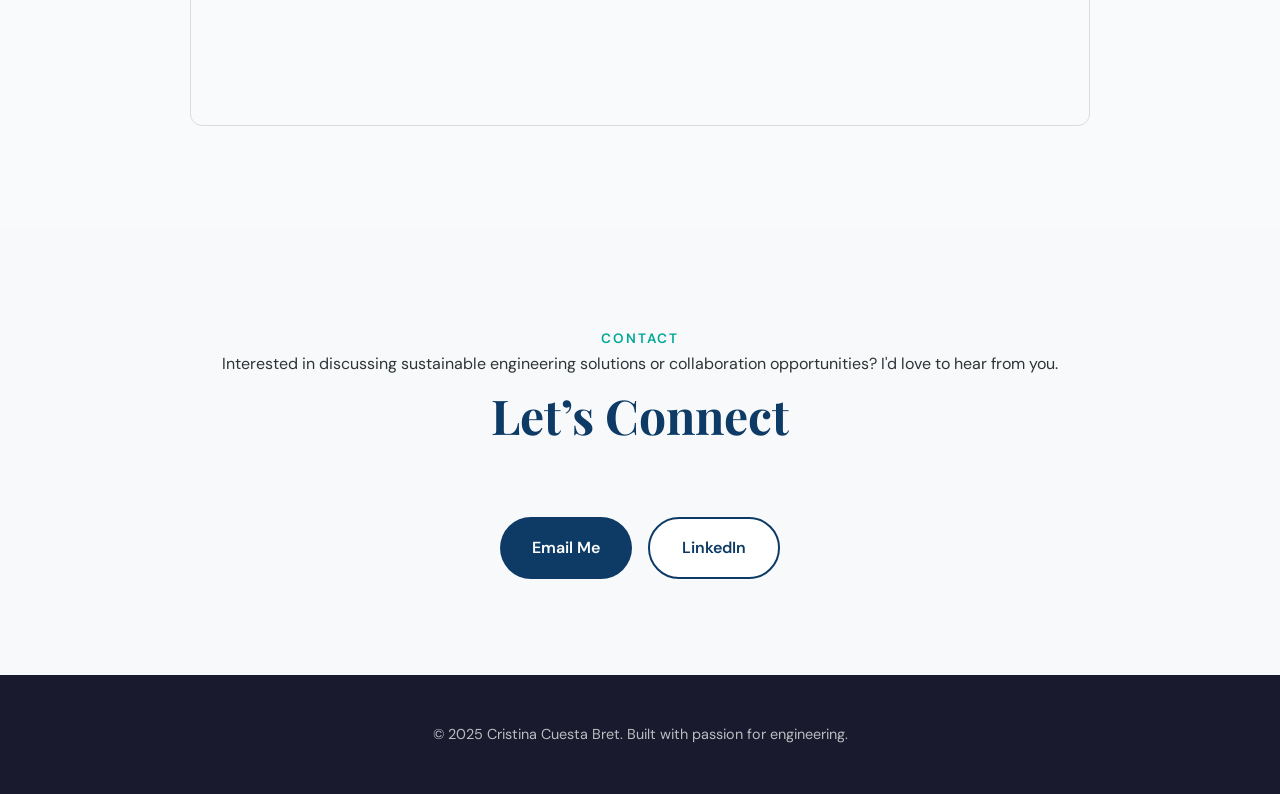
==== commit db1a715f: "Update index.html" ====
--- a/index.html
+++ b/index.html
@@ -337,7 +337,7 @@
 
     <div class="project-card">
       <div class="project-thumb">
-        <img src="SteeringWheel.jpg" alt="Steering wheel design">
+        <img src="SteeringWheel1.jpg" alt="Steering wheel design">
       </div>
       <div class="project-content">
         <h3 class="project-title">Solar Gators Steering Wheel</h3>
